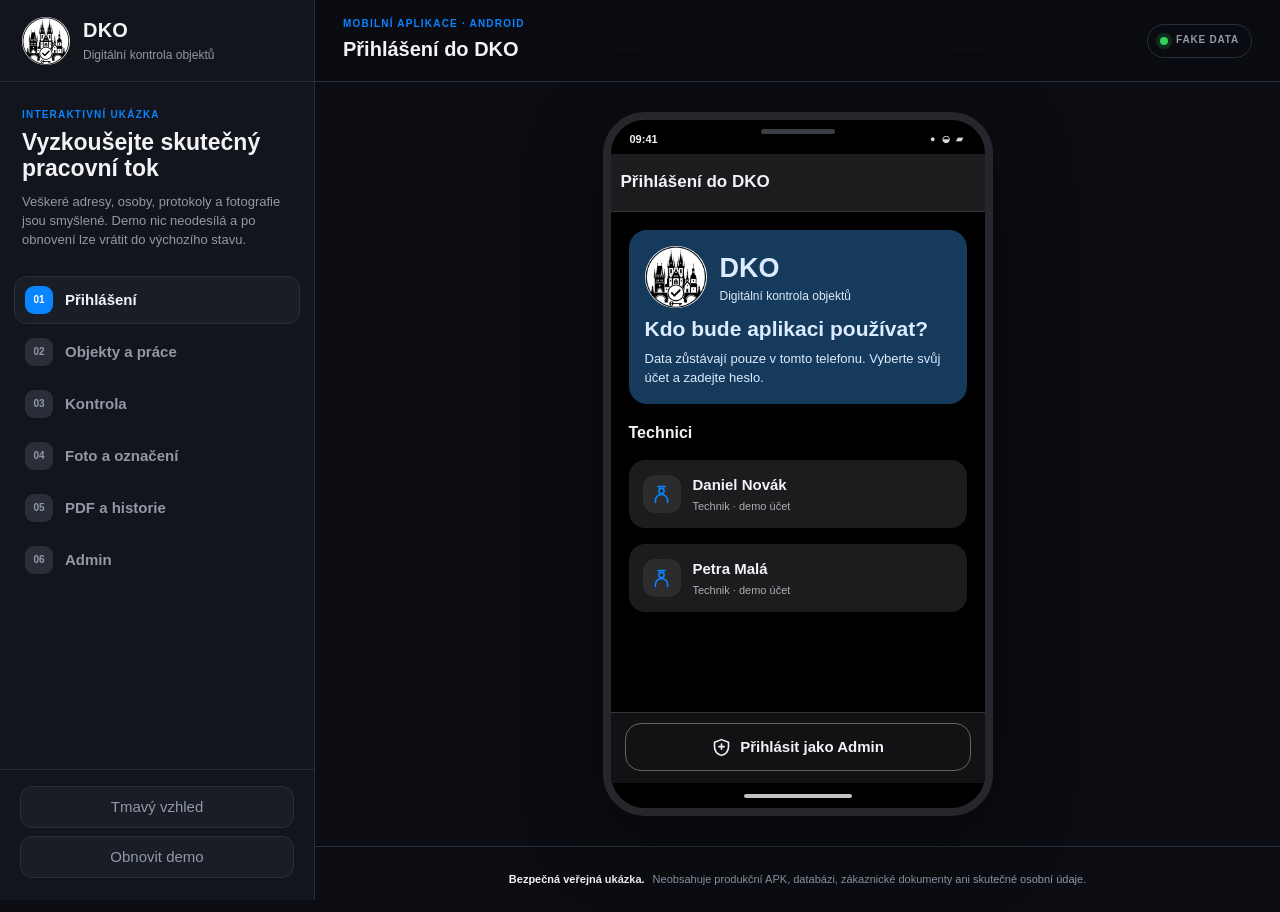
==== index.html @ 0badb0af "Add interactive DKO showcase" ====
<!doctype html>
<html lang="cs">
  <head>
    <meta charset="utf-8">
    <meta name="viewport" content="width=device-width, initial-scale=1">
    <meta name="description" content="Interaktivní ukázka DKO — offline Android aplikace pro digitální kontroly objektů.">
    <title>DKO — interaktivní demo</title>
    <link rel="icon" href="assets/app-icon.webp">
    <link rel="stylesheet" href="styles.css">
  </head>
  <body>
    <div class="demo-shell">
      <aside class="demo-sidebar">
        <a class="demo-brand" href="#" data-demo-action="reset">
          <img src="assets/app-icon.webp" alt="" class="demo-logo">
          <span><strong>DKO</strong><small>Digitální kontrola objektů</small></span>
        </a>

        <section class="demo-panel">
          <p class="demo-kicker">INTERAKTIVNÍ UKÁZKA</p>
          <h1>Vyzkoušejte skutečný pracovní tok</h1>
          <p>Veškeré adresy, osoby, protokoly a fotografie jsou smyšlené. Demo nic neodesílá a po obnovení lze vrátit do výchozího stavu.</p>
        </section>

        <nav class="demo-journey" aria-label="Rychlý průchod">
          <button data-jump="login"><span>01</span>Přihlášení</button>
          <button data-jump="work"><span>02</span>Objekty a práce</button>
          <button data-jump="inspection"><span>03</span>Kontrola</button>
          <button data-jump="photo"><span>04</span>Foto a označení</button>
          <button data-jump="history"><span>05</span>PDF a historie</button>
          <button data-jump="admin"><span>06</span>Admin</button>
        </nav>

        <div class="demo-controls">
          <button class="demo-control" data-demo-action="theme" aria-label="Přepnout světlý a tmavý vzhled">
            <span data-theme-label>Tmavý vzhled</span>
          </button>
          <button class="demo-control" data-demo-action="reset">Obnovit demo</button>
        </div>
      </aside>

      <main class="demo-stage">
        <header class="stage-header">
          <div>
            <p class="demo-kicker">MOBILNÍ APLIKACE · ANDROID</p>
            <h2 data-stage-title>Přihlášení do DKO</h2>
          </div>
          <div class="demo-badge"><span></span> FAKE DATA</div>
        </header>

        <section class="device-area">
          <div class="phone" aria-label="Interaktivní obrazovka DKO">
            <div class="phone-speaker"></div>
            <div class="android-status">
              <span data-clock>09:41</span>
              <span class="android-status-icons">● ◒ ▰</span>
            </div>
            <div id="app" class="app" aria-live="polite"></div>
            <div class="android-nav"><span></span></div>
          </div>
        </section>

        <footer class="stage-note">
          <strong>Bezpečná veřejná ukázka.</strong>
          <span>Neobsahuje produkční APK, databázi, zákaznické dokumenty ani skutečné osobní údaje.</span>
        </footer>
      </main>
    </div>
    <script src="app.js"></script>
  </body>
</html>
---- styles.css ----
:root {
  color-scheme: dark;
  --page-bg: #0b0d12;
  --page-surface: #12151c;
  --page-surface-2: #191d26;
  --page-line: #292e39;
  --page-text: #f2f2f7;
  --page-muted: #9298a7;
  --phone-bg: #000000;
  --surface: #1c1c1e;
  --surface-low: #121214;
  --surface-high: #2c2c2e;
  --surface-highest: #3a3a3c;
  --text: #f2f2f7;
  --muted: #aeaeb2;
  --outline: #636366;
  --outline-soft: #38383a;
  --primary: #0a84ff;
  --primary-container: #153a5b;
  --primary-container-text: #dcebff;
  --error: #ff453a;
  --error-container: #5c1d1a;
  --warning: #ff9f0a;
  --good: #30d158;
  --shadow: 0 22px 80px rgba(0, 0, 0, .44);
  font-family: Inter, ui-sans-serif, -apple-system, BlinkMacSystemFont, "Segoe UI", sans-serif;
}

:root[data-theme="light"] {
  color-scheme: light;
  --page-bg: #edf0f5;
  --page-surface: #ffffff;
  --page-surface-2: #f6f7fa;
  --page-line: #d9dee8;
  --page-text: #1c1c1e;
  --page-muted: #636a78;
  --phone-bg: #f2f2f7;
  --surface: #ffffff;
  --surface-low: #f7f7fa;
  --surface-high: #ededf2;
  --surface-highest: #e5e5ea;
  --text: #1c1c1e;
  --muted: #636366;
  --outline: #c7c7cc;
  --outline-soft: #e5e5ea;
  --primary: #007aff;
  --primary-container: #dcebff;
  --primary-container-text: #00366d;
  --error: #ff3b30;
  --error-container: #ffe5e2;
  --warning: #ff9500;
  --good: #248a3d;
  --shadow: 0 22px 70px rgba(30, 43, 66, .2);
}

* { box-sizing: border-box; }
html, body { min-height: 100%; }
body {
  margin: 0;
  background: var(--page-bg);
  color: var(--page-text);
  font-size: 15px;
  line-height: 1.45;
}
button, input, textarea { font: inherit; }
button { color: inherit; cursor: pointer; }

.demo-shell {
  display: grid;
  grid-template-columns: 315px minmax(0, 1fr);
  min-height: 100vh;
}

.demo-sidebar {
  position: sticky;
  top: 0;
  display: flex;
  flex-direction: column;
  height: 100vh;
  border-right: 1px solid var(--page-line);
  background: var(--page-surface);
}

.demo-brand {
  display: flex;
  align-items: center;
  gap: 13px;
  min-height: 82px;
  padding: 16px 22px;
  border-bottom: 1px solid var(--page-line);
  color: inherit;
  text-decoration: none;
}
.demo-logo { width: 48px; height: 48px; border-radius: 50%; object-fit: cover; background: #fff; }
.demo-brand strong, .demo-brand small { display: block; }
.demo-brand strong { font-size: 20px; letter-spacing: .01em; }
.demo-brand small { margin-top: 2px; color: var(--page-muted); font-size: 12px; }

.demo-panel { padding: 26px 22px 18px; }
.demo-panel h1 { margin: 6px 0 12px; font-size: 23px; line-height: 1.15; }
.demo-panel p:last-child { margin: 0; color: var(--page-muted); font-size: 13px; }
.demo-kicker { margin: 0; color: var(--primary); font-size: 10px; font-weight: 800; letter-spacing: .12em; }

.demo-journey { display: grid; gap: 4px; padding: 8px 14px; }
.demo-journey button, .demo-control {
  border: 1px solid transparent;
  border-radius: 12px;
  background: transparent;
  text-align: left;
}
.demo-journey button {
  display: flex;
  align-items: center;
  gap: 12px;
  min-height: 48px;
  padding: 7px 10px;
  color: var(--page-muted);
  font-weight: 650;
}
.demo-journey button:hover, .demo-journey button.is-active {
  border-color: var(--page-line);
  background: var(--page-surface-2);
  color: var(--page-text);
}
.demo-journey button span {
  display: grid;
  place-items: center;
  width: 28px;
  height: 28px;
  border-radius: 9px;
  background: var(--page-line);
  color: var(--page-muted);
  font-size: 10px;
}
.demo-journey button.is-active span { background: var(--primary); color: #fff; }
.demo-controls { display: grid; gap: 8px; margin-top: auto; padding: 16px 20px 22px; border-top: 1px solid var(--page-line); }
.demo-control { min-height: 42px; padding: 0 13px; border-color: var(--page-line); background: var(--page-surface-2); color: var(--page-muted); text-align: center; }
.demo-control:hover { color: var(--page-text); border-color: var(--primary); }

.demo-stage { min-width: 0; min-height: 100vh; }
.stage-header {
  display: flex;
  align-items: center;
  justify-content: space-between;
  gap: 18px;
  min-height: 82px;
  padding: 16px 28px;
  border-bottom: 1px solid var(--page-line);
  background: color-mix(in srgb, var(--page-bg) 92%, transparent);
  backdrop-filter: blur(18px);
}
.stage-header h2 { margin: 4px 0 0; font-size: 20px; }
.demo-badge { display: inline-flex; align-items: center; gap: 8px; min-height: 34px; padding: 0 12px; border: 1px solid var(--page-line); border-radius: 999px; color: var(--page-muted); font-size: 10px; font-weight: 800; letter-spacing: .08em; }
.demo-badge span { width: 8px; height: 8px; border-radius: 50%; background: var(--good); box-shadow: 0 0 0 4px color-mix(in srgb, var(--good) 16%, transparent); }
.device-area { display: grid; place-items: center; min-height: calc(100vh - 148px); padding: 30px; }

.phone {
  position: relative;
  width: min(390px, 100%);
  height: min(844px, calc(100vh - 196px));
  min-height: 620px;
  overflow: hidden;
  border: 8px solid #25272d;
  border-radius: 42px;
  background: var(--phone-bg);
  box-shadow: var(--shadow), 0 0 0 1px rgba(255,255,255,.11) inset;
}
.phone-speaker { position: absolute; top: 9px; left: 50%; z-index: 20; width: 74px; height: 5px; transform: translateX(-50%); border-radius: 999px; background: #3c3e45; }
.android-status { position: relative; z-index: 12; display: flex; align-items: center; justify-content: space-between; height: 34px; padding: 5px 19px 0; background: var(--phone-bg); color: var(--text); font-size: 11px; font-weight: 700; }
.android-status-icons { font-size: 9px; letter-spacing: 2px; opacity: .9; }
.android-nav { position: absolute; right: 0; bottom: 0; left: 0; z-index: 20; display: grid; place-items: center; height: 25px; background: var(--phone-bg); }
.android-nav span { width: 108px; height: 4px; border-radius: 99px; background: var(--text); opacity: .8; }

.app { position: absolute; inset: 34px 0 25px; overflow: hidden; background: var(--phone-bg); color: var(--text); }
.screen { display: flex; flex-direction: column; height: 100%; background: var(--phone-bg); animation: screen-in 160ms ease; }
@keyframes screen-in { from { opacity: .55; transform: translateY(3px); } to { opacity: 1; transform: none; } }
.app-topbar { display: flex; align-items: center; gap: 8px; min-height: 58px; padding: 8px 10px; background: var(--surface); border-bottom: 1px solid var(--outline-soft); }
.app-topbar-title { min-width: 0; flex: 1; }
.app-topbar-title strong, .app-topbar-title small { display: block; overflow: hidden; text-overflow: ellipsis; white-space: nowrap; }
.app-topbar-title strong { font-size: 17px; font-weight: 650; }
.app-topbar-title small { margin-top: 1px; color: var(--muted); font-size: 11px; }
.icon-button { display: grid; place-items: center; width: 40px; height: 40px; flex: 0 0 40px; padding: 0; border: 0; border-radius: 50%; background: transparent; color: var(--text); }
.icon-button:hover { background: var(--surface-high); }
.icon-button svg, .tile-icon svg, .list-icon svg, .button svg { width: 21px; height: 21px; fill: none; stroke: currentColor; stroke-width: 1.8; stroke-linecap: round; stroke-linejoin: round; }
.app-scroll { flex: 1; overflow-y: auto; overscroll-behavior: contain; scrollbar-width: thin; scrollbar-color: var(--outline) transparent; }
.content { display: grid; gap: 12px; padding: 14px; }
.content--roomy { gap: 16px; padding: 18px; }
.bottom-action { padding: 10px 14px 12px; border-top: 1px solid var(--outline-soft); background: var(--surface-low); box-shadow: 0 -5px 22px rgba(0,0,0,.18); }

.hero-card, .card, .outlined-card { border-radius: 18px; }
.hero-card { padding: 16px; background: var(--primary-container); color: var(--primary-container-text); }
.card { background: var(--surface); }
.outlined-card { border: 1px solid var(--outline); background: var(--surface-low); }
.card-pad { padding: 15px; }
.stack { display: grid; gap: 9px; }
.row { display: flex; align-items: center; gap: 10px; }
.row-between { display: flex; align-items: center; justify-content: space-between; gap: 10px; }
.muted { color: var(--muted); }
.primary-text { color: var(--primary); }
.error-text { color: var(--error); }
.small { font-size: 12px; }
.tiny { font-size: 10px; }
.title { margin: 0; font-size: 21px; font-weight: 750; line-height: 1.16; }
.section-title { margin: 1px 0 0; font-size: 16px; font-weight: 700; }
.eyebrow { margin: 0; color: var(--primary); font-size: 10px; font-weight: 800; letter-spacing: .06em; text-transform: uppercase; }
.body-copy { margin: 0; color: var(--muted); font-size: 13px; }
.divider { height: 1px; background: var(--outline-soft); }

.brand-row { display: flex; align-items: center; gap: 13px; }
.brand-row img { width: 62px; height: 62px; border-radius: 50%; object-fit: cover; background: #fff; }
.brand-row strong { display: block; font-size: 27px; }
.brand-row span { display: block; font-size: 12px; }
.account-card, .list-button { width: 100%; border: 0; text-align: left; color: inherit; }
.account-card { display: flex; align-items: center; gap: 12px; min-height: 68px; padding: 12px 14px; background: var(--surface); border-radius: 16px; }
.account-card:hover, .list-button:hover { background: var(--surface-high); }
.list-icon { display: grid; place-items: center; width: 38px; height: 38px; flex: 0 0 38px; border-radius: 12px; background: var(--surface-high); color: var(--primary); }
.account-card strong, .account-card small { display: block; }
.account-card small { margin-top: 3px; color: var(--muted); font-size: 11px; }

.button { display: inline-flex; align-items: center; justify-content: center; gap: 8px; min-height: 48px; padding: 0 16px; border: 0; border-radius: 16px; background: var(--primary); color: #fff; font-weight: 700; }
.button:hover { filter: brightness(1.08); }
.button:disabled { opacity: .4; cursor: default; }
.button--wide { width: 100%; }
.button--outline { border: 1px solid var(--outline); background: transparent; color: var(--text); }
.button--text { min-height: 38px; padding: 0 10px; background: transparent; color: var(--primary); }
.button--danger { background: var(--error); }
.button--good { background: var(--good); color: #06180a; }
.button--compact { min-height: 40px; padding: 0 12px; border-radius: 13px; font-size: 12px; }
.button-row { display: grid; grid-template-columns: 1fr 1fr; gap: 8px; }

.field { display: grid; gap: 5px; }
.field label { color: var(--muted); font-size: 11px; font-weight: 650; }
.input, .textarea { width: 100%; border: 1px solid var(--outline); border-radius: 13px; background: transparent; color: var(--text); outline: none; }
.input { min-height: 46px; padding: 0 12px; }
.textarea { min-height: 78px; padding: 11px 12px; resize: vertical; }
.input:focus, .textarea:focus { border-color: var(--primary); box-shadow: 0 0 0 3px color-mix(in srgb, var(--primary) 18%, transparent); }
.choice-row { display: flex; flex-wrap: wrap; gap: 8px; }
.choice { min-height: 42px; padding: 0 14px; border: 1px solid var(--outline); border-radius: 13px; background: transparent; color: var(--text); font-weight: 650; }
.choice.is-selected { border-color: var(--primary); background: var(--primary-container); color: var(--primary-container-text); }
.choice.is-good.is-selected { border-color: var(--good); background: color-mix(in srgb, var(--good) 22%, var(--surface)); color: var(--text); }
.choice.is-defect.is-selected { border-color: var(--error); background: color-mix(in srgb, var(--error) 20%, var(--surface)); color: var(--text); }

.menu-grid { display: grid; grid-template-columns: repeat(3, minmax(0, 1fr)); gap: 7px; }
.menu-tile { display: grid; align-content: center; justify-items: center; gap: 8px; min-height: 94px; padding: 9px 5px; border: 1px solid transparent; border-radius: 15px; background: var(--surface); color: var(--text); text-align: center; }
.menu-tile:hover { border-color: var(--outline); background: var(--surface-high); }
.tile-icon { display: grid; place-items: center; width: 36px; height: 36px; color: var(--primary); }
.menu-tile strong { font-size: 11px; line-height: 1.15; }
.menu-tile small { color: var(--muted); font-size: 9px; }
.progress { height: 5px; overflow: hidden; border-radius: 99px; background: var(--surface-highest); }
.progress span { display: block; height: 100%; border-radius: inherit; background: var(--primary); }

.drawer { position: absolute; inset: 0; z-index: 40; display: flex; }
.drawer-backdrop { position: absolute; inset: 0; border: 0; background: rgba(0,0,0,.56); }
.drawer-panel { position: relative; z-index: 1; display: flex; flex-direction: column; width: 86%; height: 100%; padding: 12px; background: var(--surface); box-shadow: 16px 0 45px rgba(0,0,0,.35); animation: drawer-in 180ms ease; }
@keyframes drawer-in { from { transform: translateX(-35px); opacity: .7; } to { transform: none; opacity: 1; } }
.drawer-head { display: flex; align-items: center; gap: 12px; padding: 10px 6px 16px; }
.drawer-head img { width: 52px; height: 52px; border-radius: 50%; background: #fff; }
.drawer-head strong, .drawer-head span, .drawer-head small { display: block; }
.drawer-head span { color: var(--primary); font-size: 11px; }
.drawer-head small { color: var(--muted); font-size: 10px; }

.building-card { display: grid; gap: 10px; padding: 15px; }
.building-card strong { font-size: 16px; }
.chip { display: inline-flex; align-items: center; min-height: 28px; width: max-content; padding: 0 10px; border: 1px solid var(--outline); border-radius: 999px; color: var(--muted); font-size: 11px; }
.chip--good { border-color: color-mix(in srgb, var(--good) 55%, var(--outline)); color: var(--good); }
.chip--warn { border-color: color-mix(in srgb, var(--warning) 55%, var(--outline)); color: var(--warning); }

.inspection-meta { padding: 12px 14px; background: var(--surface-low); border-bottom: 1px solid var(--outline-soft); }
.inspection-meta strong, .inspection-meta small { display: block; }
.inspection-meta strong { font-size: 14px; }
.inspection-meta small { margin-top: 3px; color: var(--muted); font-size: 10px; }
.item-card { display: grid; gap: 12px; padding: 15px; border: 1px solid var(--outline); border-radius: 18px; background: var(--surface-low); }
.item-card h3 { margin: 0; font-size: 16px; }
.photo-row { display: flex; gap: 8px; overflow-x: auto; padding-bottom: 2px; }
.photo-thumb { position: relative; width: 86px; height: 86px; flex: 0 0 86px; overflow: hidden; border: 1px solid var(--outline); border-radius: 13px; background: var(--surface-high); }
.photo-thumb img { width: 100%; height: 100%; object-fit: cover; }
.photo-thumb span { position: absolute; right: 4px; bottom: 4px; padding: 2px 5px; border-radius: 6px; background: rgba(0,0,0,.72); color: #fff; font-size: 9px; font-weight: 800; }

.photo-stage { position: relative; min-height: 330px; flex: 1; overflow: hidden; background: #000; touch-action: none; }
.photo-stage img { width: 100%; height: 100%; object-fit: contain; }
.photo-stage canvas { position: absolute; inset: 0; width: 100%; height: 100%; touch-action: none; }
.photo-toolbar { display: flex; align-items: center; justify-content: space-between; gap: 8px; padding: 9px 12px; border-top: 1px solid var(--outline-soft); border-bottom: 1px solid var(--outline-soft); background: var(--surface); }
.photo-toolbar strong { font-size: 12px; }
.photo-fields { display: grid; gap: 9px; padding: 12px; max-height: 215px; overflow-y: auto; }
.capture-hint { position: absolute; right: 13px; bottom: 13px; left: 13px; padding: 10px 12px; border-radius: 13px; background: rgba(0,0,0,.72); color: #fff; font-size: 11px; backdrop-filter: blur(8px); }

.signature-pad { position: relative; height: 265px; overflow: hidden; border: 1px solid #d1d1d6; border-radius: 17px; background: #fff; }
.signature-pad canvas { width: 100%; height: 100%; touch-action: none; }
.signature-pad span { position: absolute; right: 14px; bottom: 10px; color: #8e8e93; font-size: 10px; pointer-events: none; }

.history-card { display: grid; gap: 8px; padding: 15px; }
.document-row { display: flex; align-items: center; gap: 5px; min-height: 42px; border-top: 1px solid var(--outline-soft); }
.document-row button:first-child { flex: 1; justify-content: flex-start; }
.document-row .icon-button { width: 34px; height: 34px; flex-basis: 34px; color: var(--primary); }

.pdf-viewer { flex: 1; display: grid; place-items: center; overflow: auto; padding: 12px; background: #303030; }
.pdf-page { width: 100%; aspect-ratio: 1.414 / 1; padding: 12px; background: #fff; color: #111; box-shadow: 0 4px 18px rgba(0,0,0,.35); font-family: Arial, sans-serif; }
.pdf-header { display: flex; align-items: center; justify-content: space-between; gap: 8px; padding-bottom: 5px; border-bottom: 2px solid #111; font-size: 7px; }
.pdf-header strong { font-size: 9px; }
.pdf-logo { display: flex; align-items: center; gap: 5px; font-weight: 800; }
.pdf-logo span { display: block; width: 17px; height: 17px; background: linear-gradient(90deg,#e53935 0 48%,#fbc02d 48%); }
.pdf-table { width: 100%; margin-top: 6px; border-collapse: collapse; table-layout: fixed; font-size: 5.5px; }
.pdf-table th, .pdf-table td { padding: 2px 3px; border: 1px solid #444; text-align: left; }
.pdf-table th { background: #e5e5e5; font-size: 5.7px; }
.pdf-footer { display: flex; justify-content: space-between; margin-top: 5px; font-size: 5.4px; }
.photo-sheet { display: grid; grid-template-columns: 1fr 1fr; grid-template-rows: 1fr 1fr; gap: 8px; width: 71%; aspect-ratio: 1 / 1.414; padding: 9px; background: #fff; color: #111; box-shadow: 0 4px 18px rgba(0,0,0,.35); }
.photo-sheet figure { display: flex; flex-direction: column; min-height: 0; margin: 0; padding: 5px; border: 1px solid #777; }
.photo-sheet img { width: 100%; min-height: 0; flex: 1; object-fit: contain; background: #eee; }
.photo-sheet figcaption { margin-top: 3px; font-size: 6px; }
.pdf-controls { display: flex; align-items: center; justify-content: space-between; gap: 8px; min-height: 58px; padding: 8px 10px; background: var(--surface-low); }

.modal { position: absolute; inset: 0; z-index: 50; display: grid; place-items: center; padding: 18px; background: rgba(0,0,0,.6); }
.dialog { display: grid; gap: 12px; width: 100%; max-height: 88%; overflow-y: auto; padding: 18px; border-radius: 24px; background: var(--surface-high); box-shadow: 0 18px 45px rgba(0,0,0,.45); }
.dialog h2 { margin: 0; font-size: 20px; }
.dialog p { margin: 0; color: var(--muted); font-size: 13px; }
.gallery { display: grid; grid-template-columns: repeat(2, minmax(0, 1fr)); gap: 8px; }
.gallery button { position: relative; aspect-ratio: 1.15; overflow: hidden; padding: 0; border: 2px solid transparent; border-radius: 14px; background: var(--surface); }
.gallery button:hover, .gallery button.is-selected { border-color: var(--primary); }
.gallery img { width: 100%; height: 100%; object-fit: cover; }
.gallery span { position: absolute; right: 5px; bottom: 5px; left: 5px; padding: 3px 5px; border-radius: 7px; background: rgba(0,0,0,.7); color: #fff; font-size: 9px; }

.admin-list { display: grid; gap: 7px; }
.list-button { display: flex; align-items: center; gap: 11px; min-height: 62px; padding: 10px 12px; border-radius: 15px; background: var(--surface); }
.list-button strong, .list-button small { display: block; }
.list-button small { margin-top: 2px; color: var(--muted); font-size: 10px; }
.integrity-result { padding: 14px; border-radius: 16px; background: color-mix(in srgb, var(--good) 18%, var(--surface)); border: 1px solid color-mix(in srgb, var(--good) 40%, var(--outline)); }

.stage-note { display: flex; align-items: center; justify-content: center; gap: 8px; min-height: 66px; padding: 12px 24px; border-top: 1px solid var(--page-line); color: var(--page-muted); font-size: 11px; text-align: center; }
.stage-note strong { color: var(--page-text); }

@media (max-width: 980px) {
  .demo-shell { grid-template-columns: 1fr; }
  .demo-sidebar { position: static; height: auto; }
  .demo-panel { display: none; }
  .demo-brand { min-height: 68px; }
  .demo-journey { display: flex; overflow-x: auto; padding: 9px 12px; border-bottom: 1px solid var(--page-line); }
  .demo-journey button { min-width: max-content; min-height: 40px; }
  .demo-controls { display: none; }
  .stage-header { min-height: 66px; padding: 12px 18px; }
  .device-area { min-height: auto; padding: 22px 12px; }
  .phone { height: min(844px, calc(100vh - 160px)); }
}

@media (max-width: 520px) {
  .stage-header, .stage-note { display: none; }
  .demo-brand { display: none; }
  .demo-journey { position: sticky; top: 0; z-index: 80; background: var(--page-surface); }
  .demo-journey button { font-size: 0; gap: 0; padding: 4px; }
  .demo-journey button span { font-size: 10px; }
  .device-area { padding: 0; background: var(--phone-bg); }
  .phone { width: 100%; height: calc(100vh - 58px); min-height: 560px; border: 0; border-radius: 0; box-shadow: none; }
  .phone-speaker { display: none; }
}
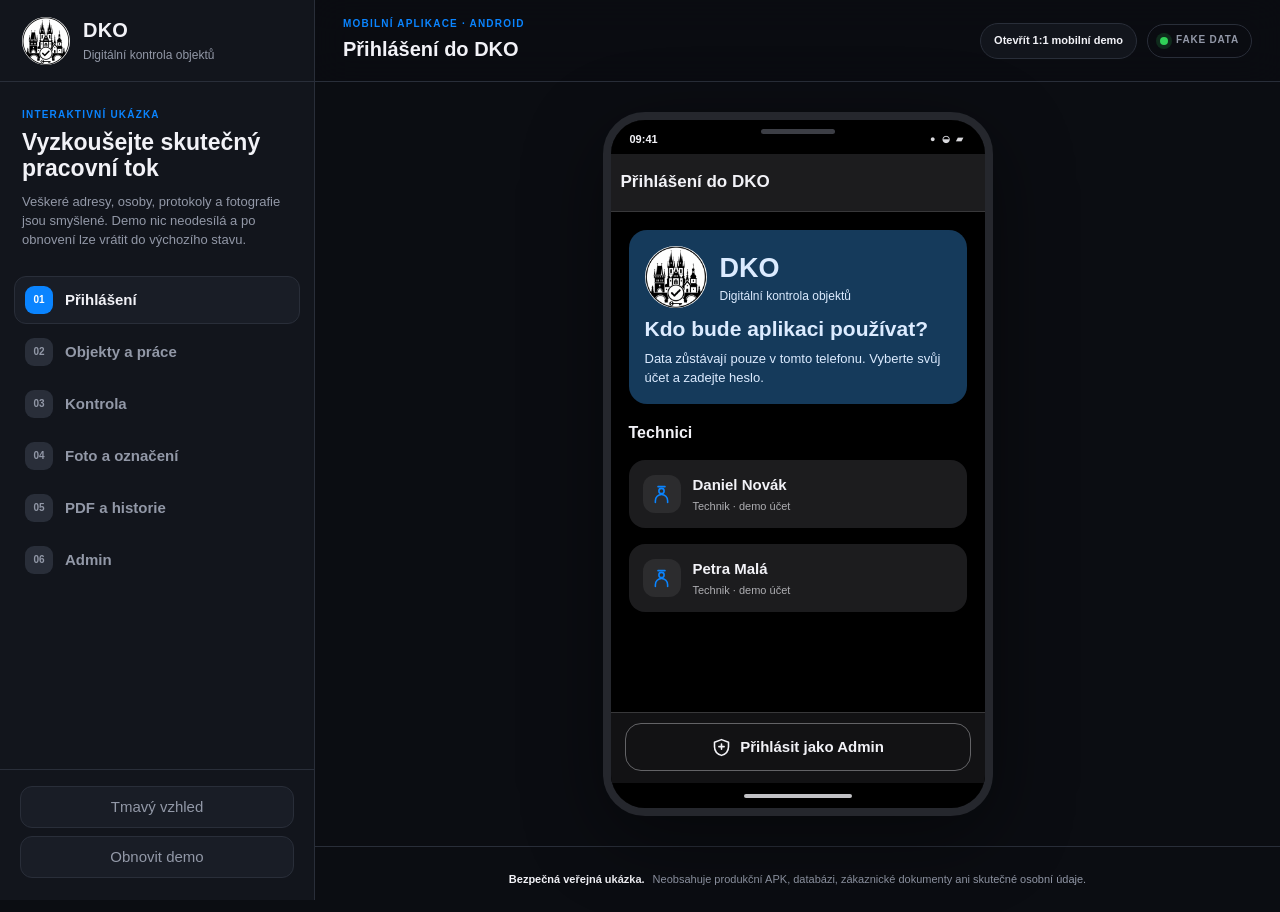
==== commit f5235dba: "Add true mobile preview" ====
--- a/index.html
+++ b/index.html
@@ -2,10 +2,16 @@
 <html lang="cs">
   <head>
     <meta charset="utf-8">
-    <meta name="viewport" content="width=device-width, initial-scale=1">
+    <meta name="viewport" content="width=device-width, initial-scale=1, viewport-fit=cover">
     <meta name="description" content="Interaktivní ukázka DKO — offline Android aplikace pro digitální kontroly objektů.">
+    <meta name="theme-color" content="#000000">
+    <meta name="mobile-web-app-capable" content="yes">
+    <meta name="apple-mobile-web-app-capable" content="yes">
+    <meta name="apple-mobile-web-app-status-bar-style" content="black">
+    <meta name="apple-mobile-web-app-title" content="DKO Demo">
     <title>DKO — interaktivní demo</title>
     <link rel="icon" href="assets/app-icon.webp">
+    <link rel="manifest" href="manifest.webmanifest">
     <link rel="stylesheet" href="styles.css">
   </head>
   <body>
@@ -45,7 +51,10 @@
             <p class="demo-kicker">MOBILNÍ APLIKACE · ANDROID</p>
             <h2 data-stage-title>Přihlášení do DKO</h2>
           </div>
-          <div class="demo-badge"><span></span> FAKE DATA</div>
+          <div class="stage-actions">
+            <a class="mobile-preview-link" href="?mobile=1">Otevřít 1:1 mobilní demo</a>
+            <div class="demo-badge"><span></span> FAKE DATA</div>
+          </div>
         </header>
 
         <section class="device-area">
--- a/styles.css
+++ b/styles.css
@@ -150,12 +150,17 @@
   backdrop-filter: blur(18px);
 }
 .stage-header h2 { margin: 4px 0 0; font-size: 20px; }
+.stage-actions { display: flex; align-items: center; justify-content: flex-end; gap: 10px; }
+.mobile-preview-link { display: inline-flex; align-items: center; min-height: 36px; padding: 0 13px; border: 1px solid var(--page-line); border-radius: 999px; background: var(--page-surface); color: var(--page-text); font-size: 11px; font-weight: 750; text-decoration: none; }
+.mobile-preview-link:hover { border-color: var(--primary); color: var(--primary); }
 .demo-badge { display: inline-flex; align-items: center; gap: 8px; min-height: 34px; padding: 0 12px; border: 1px solid var(--page-line); border-radius: 999px; color: var(--page-muted); font-size: 10px; font-weight: 800; letter-spacing: .08em; }
 .demo-badge span { width: 8px; height: 8px; border-radius: 50%; background: var(--good); box-shadow: 0 0 0 4px color-mix(in srgb, var(--good) 16%, transparent); }
 .device-area { display: grid; place-items: center; min-height: calc(100vh - 148px); padding: 30px; }
 
 .phone {
   position: relative;
+  --status-height: 34px;
+  --nav-height: 25px;
   width: min(390px, 100%);
   height: min(844px, calc(100vh - 196px));
   min-height: 620px;
@@ -166,12 +171,12 @@
   box-shadow: var(--shadow), 0 0 0 1px rgba(255,255,255,.11) inset;
 }
 .phone-speaker { position: absolute; top: 9px; left: 50%; z-index: 20; width: 74px; height: 5px; transform: translateX(-50%); border-radius: 999px; background: #3c3e45; }
-.android-status { position: relative; z-index: 12; display: flex; align-items: center; justify-content: space-between; height: 34px; padding: 5px 19px 0; background: var(--phone-bg); color: var(--text); font-size: 11px; font-weight: 700; }
+.android-status { position: relative; z-index: 12; display: flex; align-items: center; justify-content: space-between; height: var(--status-height); padding: 5px 19px 0; background: var(--phone-bg); color: var(--text); font-size: 11px; font-weight: 700; }
 .android-status-icons { font-size: 9px; letter-spacing: 2px; opacity: .9; }
-.android-nav { position: absolute; right: 0; bottom: 0; left: 0; z-index: 20; display: grid; place-items: center; height: 25px; background: var(--phone-bg); }
+.android-nav { position: absolute; right: 0; bottom: 0; left: 0; z-index: 20; display: grid; place-items: center; height: var(--nav-height); background: var(--phone-bg); }
 .android-nav span { width: 108px; height: 4px; border-radius: 99px; background: var(--text); opacity: .8; }
 
-.app { position: absolute; inset: 34px 0 25px; overflow: hidden; background: var(--phone-bg); color: var(--text); }
+.app { position: absolute; inset: var(--status-height) 0 var(--nav-height); overflow: hidden; background: var(--phone-bg); color: var(--text); }
 .screen { display: flex; flex-direction: column; height: 100%; background: var(--phone-bg); animation: screen-in 160ms ease; }
 @keyframes screen-in { from { opacity: .55; transform: translateY(3px); } to { opacity: 1; transform: none; } }
 .app-topbar { display: flex; align-items: center; gap: 8px; min-height: 58px; padding: 8px 10px; background: var(--surface); border-bottom: 1px solid var(--outline-soft); }
@@ -328,6 +333,20 @@
 .stage-note { display: flex; align-items: center; justify-content: center; gap: 8px; min-height: 66px; padding: 12px 24px; border-top: 1px solid var(--page-line); color: var(--page-muted); font-size: 11px; text-align: center; }
 .stage-note strong { color: var(--page-text); }
 
+html.mobile-mode,
+html.mobile-mode body { width: 100%; min-height: 100%; overflow: hidden; background: var(--phone-bg); }
+html.mobile-mode .demo-shell { display: block; min-height: 100dvh; }
+html.mobile-mode .demo-sidebar,
+html.mobile-mode .stage-header,
+html.mobile-mode .stage-note { display: none; }
+html.mobile-mode .demo-stage,
+html.mobile-mode .device-area { width: 100%; min-height: 100dvh; padding: 0; background: var(--phone-bg); }
+html.mobile-mode .phone { width: 100%; max-width: none; height: 100dvh; min-height: 0; border: 0; border-radius: 0; box-shadow: none; }
+html.mobile-mode .phone-speaker { display: none; }
+html.mobile-mode .android-status { padding-top: max(5px, env(safe-area-inset-top)); }
+html.mobile-mode .phone { --status-height: calc(34px + env(safe-area-inset-top)); --nav-height: calc(25px + env(safe-area-inset-bottom)); }
+html.mobile-mode .android-nav { padding-bottom: env(safe-area-inset-bottom); }
+
 @media (max-width: 980px) {
   .demo-shell { grid-template-columns: 1fr; }
   .demo-sidebar { position: static; height: auto; }
@@ -342,12 +361,11 @@
 }
 
 @media (max-width: 520px) {
-  .stage-header, .stage-note { display: none; }
-  .demo-brand { display: none; }
-  .demo-journey { position: sticky; top: 0; z-index: 80; background: var(--page-surface); }
-  .demo-journey button { font-size: 0; gap: 0; padding: 4px; }
-  .demo-journey button span { font-size: 10px; }
-  .device-area { padding: 0; background: var(--phone-bg); }
-  .phone { width: 100%; height: calc(100vh - 58px); min-height: 560px; border: 0; border-radius: 0; box-shadow: none; }
+  .demo-sidebar, .stage-header, .stage-note { display: none; }
+  .demo-shell { display: block; min-height: 100dvh; }
+  .demo-stage, .device-area { width: 100%; min-height: 100dvh; padding: 0; background: var(--phone-bg); }
+  .phone { --status-height: calc(34px + env(safe-area-inset-top)); --nav-height: calc(25px + env(safe-area-inset-bottom)); width: 100%; max-width: none; height: 100dvh; min-height: 0; border: 0; border-radius: 0; box-shadow: none; }
   .phone-speaker { display: none; }
-}
+  .android-status { padding-top: max(5px, env(safe-area-inset-top)); }
+  .android-nav { padding-bottom: env(safe-area-inset-bottom); }
+}
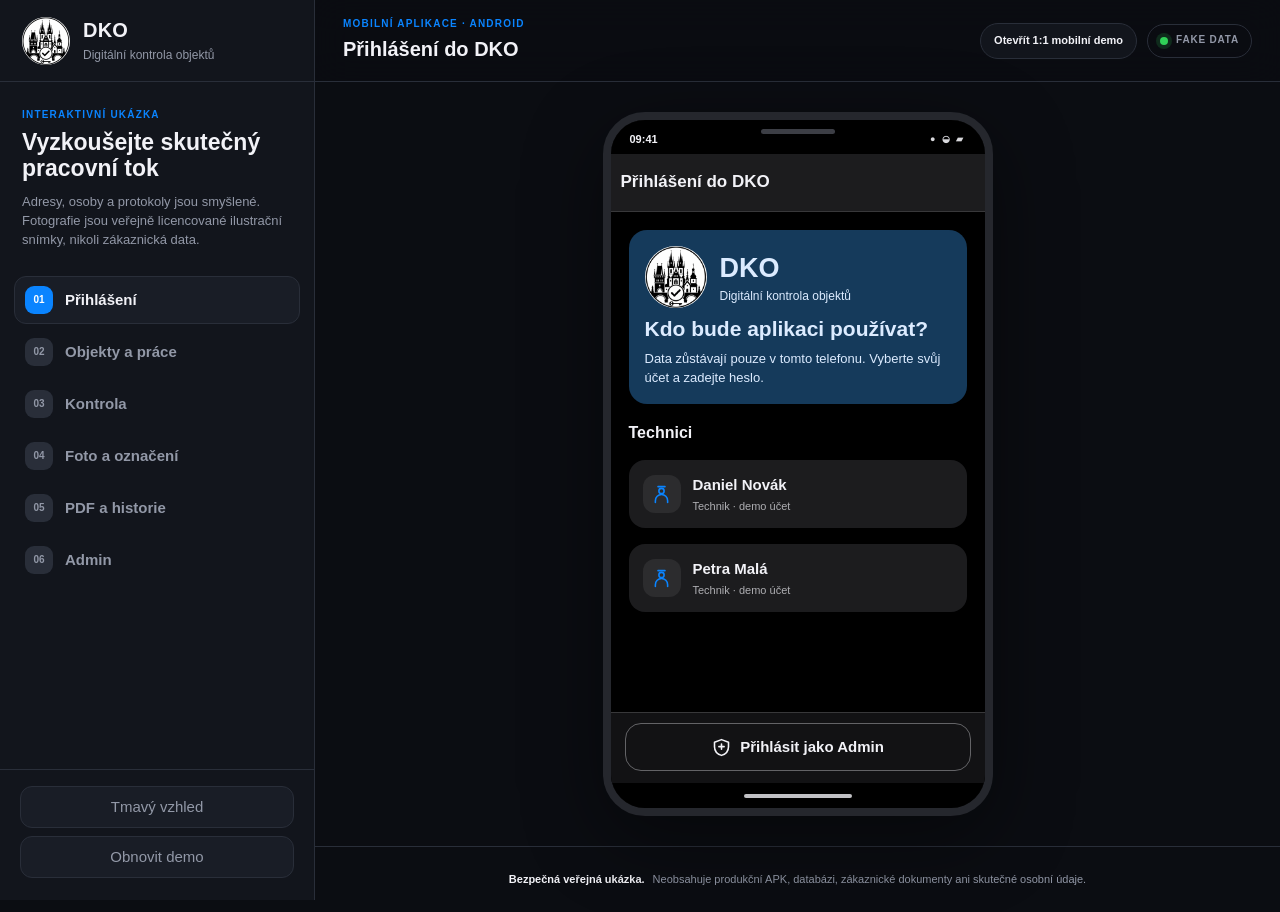
==== commit 703b81cc: "Replace generated photos with real CC0 set" ====
--- a/index.html
+++ b/index.html
@@ -25,7 +25,7 @@
         <section class="demo-panel">
           <p class="demo-kicker">INTERAKTIVNÍ UKÁZKA</p>
           <h1>Vyzkoušejte skutečný pracovní tok</h1>
-          <p>Veškeré adresy, osoby, protokoly a fotografie jsou smyšlené. Demo nic neodesílá a po obnovení lze vrátit do výchozího stavu.</p>
+          <p>Adresy, osoby a protokoly jsou smyšlené. Fotografie jsou veřejně licencované ilustrační snímky, nikoli zákaznická data.</p>
         </section>
 
         <nav class="demo-journey" aria-label="Rychlý průchod">
--- a/styles.css
+++ b/styles.css
@@ -318,11 +318,11 @@
 .dialog { display: grid; gap: 12px; width: 100%; max-height: 88%; overflow-y: auto; padding: 18px; border-radius: 24px; background: var(--surface-high); box-shadow: 0 18px 45px rgba(0,0,0,.45); }
 .dialog h2 { margin: 0; font-size: 20px; }
 .dialog p { margin: 0; color: var(--muted); font-size: 13px; }
-.gallery { display: grid; grid-template-columns: repeat(2, minmax(0, 1fr)); gap: 8px; }
+.gallery { display: grid; grid-template-columns: repeat(3, minmax(0, 1fr)); gap: 7px; }
 .gallery button { position: relative; aspect-ratio: 1.15; overflow: hidden; padding: 0; border: 2px solid transparent; border-radius: 14px; background: var(--surface); }
 .gallery button:hover, .gallery button.is-selected { border-color: var(--primary); }
 .gallery img { width: 100%; height: 100%; object-fit: cover; }
-.gallery span { position: absolute; right: 5px; bottom: 5px; left: 5px; padding: 3px 5px; border-radius: 7px; background: rgba(0,0,0,.7); color: #fff; font-size: 9px; }
+.gallery span { position: absolute; right: 4px; bottom: 4px; left: 4px; overflow: hidden; padding: 3px 4px; border-radius: 7px; background: rgba(0,0,0,.72); color: #fff; font-size: 8px; line-height: 1.15; text-overflow: ellipsis; white-space: nowrap; }
 
 .admin-list { display: grid; gap: 7px; }
 .list-button { display: flex; align-items: center; gap: 11px; min-height: 62px; padding: 10px 12px; border-radius: 15px; background: var(--surface); }
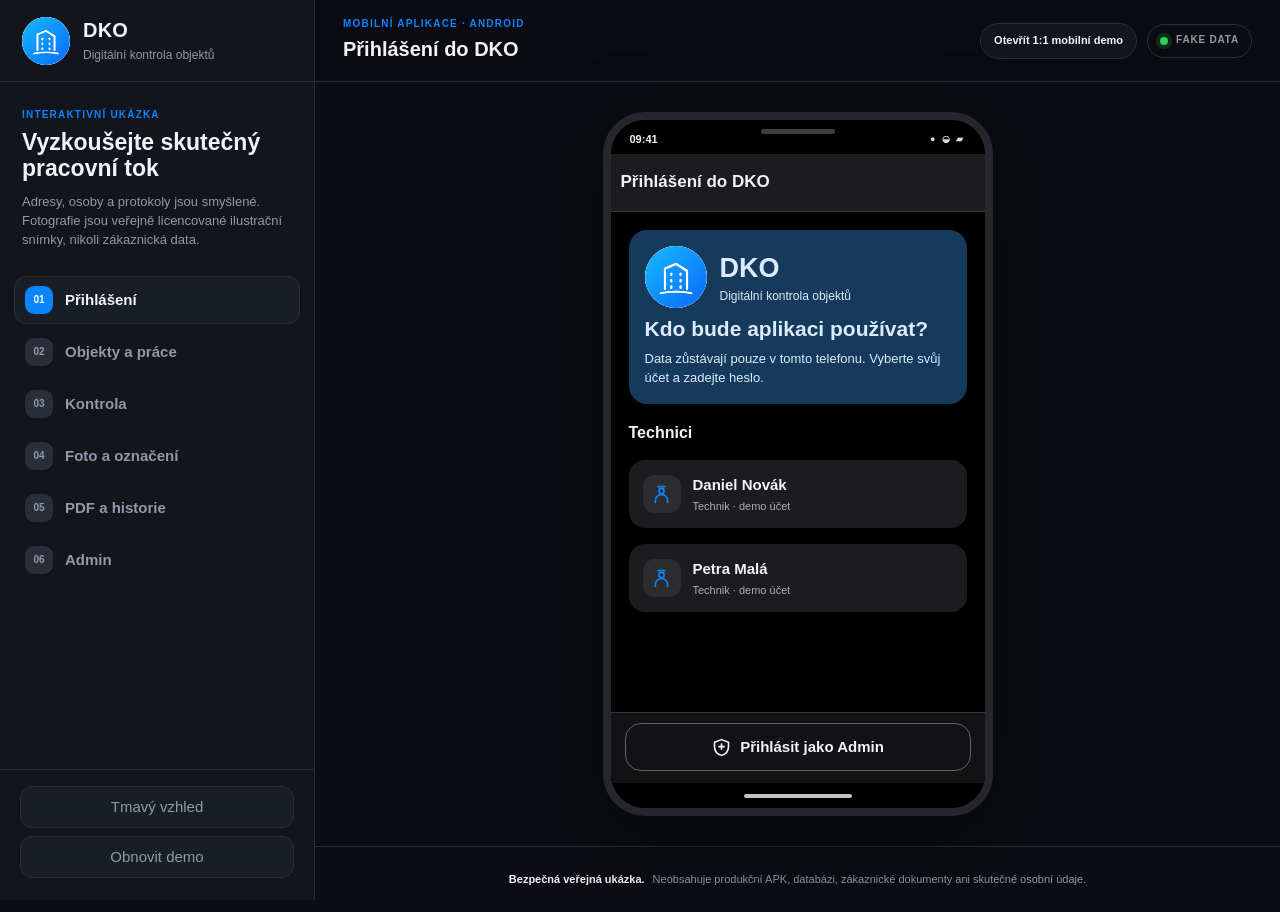
==== commit 160b1b61: "DKO" ====
--- a/index.html
+++ b/index.html
@@ -10,7 +10,7 @@
     <meta name="apple-mobile-web-app-status-bar-style" content="black">
     <meta name="apple-mobile-web-app-title" content="DKO Demo">
     <title>DKO — interaktivní demo</title>
-    <link rel="icon" href="assets/app-icon.webp">
+    <link rel="icon" href="assets/app-icon.svg" type="image/svg+xml">
     <link rel="manifest" href="manifest.webmanifest">
     <link rel="stylesheet" href="styles.css">
   </head>
@@ -18,7 +18,7 @@
     <div class="demo-shell">
       <aside class="demo-sidebar">
         <a class="demo-brand" href="#" data-demo-action="reset">
-          <img src="assets/app-icon.webp" alt="" class="demo-logo">
+          <img src="assets/app-icon.svg" alt="" class="demo-logo">
           <span><strong>DKO</strong><small>Digitální kontrola objektů</small></span>
         </a>
 
--- a/styles.css
+++ b/styles.css
@@ -231,6 +231,7 @@
 .button--danger { background: var(--error); }
 .button--good { background: var(--good); color: #06180a; }
 .button--compact { min-height: 40px; padding: 0 12px; border-radius: 13px; font-size: 12px; }
+.button--danger { background: var(--error); color: #fff; }
 .button-row { display: grid; grid-template-columns: 1fr 1fr; gap: 8px; }
 
 .field { display: grid; gap: 5px; }
@@ -299,19 +300,39 @@
 .document-row .icon-button { width: 34px; height: 34px; flex-basis: 34px; color: var(--primary); }
 
 .pdf-viewer { flex: 1; display: grid; place-items: center; overflow: auto; padding: 12px; background: #303030; }
-.pdf-page { width: 100%; aspect-ratio: 1.414 / 1; padding: 12px; background: #fff; color: #111; box-shadow: 0 4px 18px rgba(0,0,0,.35); font-family: Arial, sans-serif; }
-.pdf-header { display: flex; align-items: center; justify-content: space-between; gap: 8px; padding-bottom: 5px; border-bottom: 2px solid #111; font-size: 7px; }
-.pdf-header strong { font-size: 9px; }
-.pdf-logo { display: flex; align-items: center; gap: 5px; font-weight: 800; }
-.pdf-logo span { display: block; width: 17px; height: 17px; background: linear-gradient(90deg,#e53935 0 48%,#fbc02d 48%); }
-.pdf-table { width: 100%; margin-top: 6px; border-collapse: collapse; table-layout: fixed; font-size: 5.5px; }
-.pdf-table th, .pdf-table td { padding: 2px 3px; border: 1px solid #444; text-align: left; }
-.pdf-table th { background: #e5e5e5; font-size: 5.7px; }
-.pdf-footer { display: flex; justify-content: space-between; margin-top: 5px; font-size: 5.4px; }
-.photo-sheet { display: grid; grid-template-columns: 1fr 1fr; grid-template-rows: 1fr 1fr; gap: 8px; width: 71%; aspect-ratio: 1 / 1.414; padding: 9px; background: #fff; color: #111; box-shadow: 0 4px 18px rgba(0,0,0,.35); }
-.photo-sheet figure { display: flex; flex-direction: column; min-height: 0; margin: 0; padding: 5px; border: 1px solid #777; }
+.pdf-page { display: flex; flex-direction: column; width: 100%; max-width: 760px; aspect-ratio: 842 / 595; flex: 0 0 auto; padding: 7px; background: #fff; color: #111; box-shadow: 0 4px 18px rgba(0,0,0,.35); font-family: Arial, sans-serif; }
+.pdf-header { display: grid; grid-template-columns: 1.15fr 1.6fr 1.25fr; align-items: center; gap: 5px; min-height: 31px; padding-bottom: 4px; border-bottom: 1px solid #111; font-size: 4.3px; line-height: 1.25; }
+.pdf-logo { display: flex; align-items: center; gap: 4px; min-width: 0; font-weight: 800; }
+.pdf-logo > strong { font-size: 5px; line-height: 1.05; }
+.pdf-logo-mark { position: relative; display: block; width: 19px; height: 18px; flex: 0 0 19px; }
+.pdf-logo-mark i, .pdf-logo-mark b { position: absolute; display: block; }
+.pdf-logo-mark i { bottom: 0; left: 0; width: 12px; height: 10px; background: #e13d37; }
+.pdf-logo-mark b { top: 1px; right: 0; width: 10px; height: 12px; background: #f8bc2a; }
+.pdf-logo-mark b::before { position: absolute; right: 0; bottom: 100%; border-right: 5px solid transparent; border-bottom: 4px solid #f8bc2a; border-left: 5px solid transparent; content: ''; }
+.pdf-heading, .pdf-document-meta { display: grid; gap: 2px; }
+.pdf-heading > strong { font-size: 5.8px; }
+.pdf-document-meta { justify-items: end; text-align: right; }
+.pdf-table { width: 100%; height: 100%; margin-top: 4px; border-collapse: collapse; table-layout: fixed; font-size: 3.9px; line-height: 1.05; }
+.pdf-table th, .pdf-table td { overflow: hidden; padding: 1px 2px; border: .6px solid #444; text-align: left; vertical-align: middle; }
+.pdf-table td { max-height: 8px; }
+.pdf-table th { background: #e1e4e2; font-size: 4px; letter-spacing: .03em; }
+.pdf-table .pdf-section-row { height: 7px; }
+.pdf-table .pdf-section-row th { padding: 1px 3px; }
+.pdf-footer { display: grid; grid-template-columns: 1fr 1.25fr 1fr; align-items: end; gap: 5px; min-height: 17px; padding-top: 4px; border-top: .7px solid #111; font-size: 4px; }
+.pdf-footer > :last-child { text-align: right; }
+.pdf-signature { text-align: center; }
+.pdf-signature i { display: inline-block; min-width: 55px; margin-left: 3px; border-bottom: .7px solid #111; font-family: cursive; font-size: 6px; }
+.photo-sheet { position: relative; display: grid; grid-template-columns: 1fr 1fr; grid-template-rows: 1fr 1fr; gap: 0; width: 71%; max-width: 520px; aspect-ratio: 595 / 842; flex: 0 0 auto; padding: 0; background: #fff; color: #111; box-shadow: 0 4px 18px rgba(0,0,0,.35); font-family: Arial, sans-serif; }
+.photo-sheet::before, .photo-sheet::after { position: absolute; z-index: 2; pointer-events: none; content: ''; }
+.photo-sheet::before { top: 0; bottom: 0; left: 50%; border-left: 1px dashed #888; }
+.photo-sheet::after { top: 50%; right: 0; left: 0; border-top: 1px dashed #888; }
+.photo-sheet figure { min-width: 0; min-height: 0; margin: 0; padding: 6px; }
+.photo-sheet-card { display: flex; height: 100%; min-height: 0; flex-direction: column; padding: 4px; border: 1px solid #777; }
 .photo-sheet img { width: 100%; min-height: 0; flex: 1; object-fit: contain; background: #eee; }
-.photo-sheet figcaption { margin-top: 3px; font-size: 6px; }
+.photo-sheet figcaption { display: grid; gap: 1px; margin-top: 3px; font-size: 4.3px; line-height: 1.15; }
+.photo-sheet figcaption > span { overflow: hidden; text-overflow: ellipsis; white-space: nowrap; }
+.photo-sheet-title { display: flex; justify-content: space-between; gap: 3px; font-size: 4.8px; }
+.photo-sheet-footer { position: absolute; right: 5px; bottom: 1px; font-size: 3.6px; }
 .pdf-controls { display: flex; align-items: center; justify-content: space-between; gap: 8px; min-height: 58px; padding: 8px 10px; background: var(--surface-low); }
 
 .modal { position: absolute; inset: 0; z-index: 50; display: grid; place-items: center; padding: 18px; background: rgba(0,0,0,.6); }
@@ -323,11 +344,36 @@
 .gallery button:hover, .gallery button.is-selected { border-color: var(--primary); }
 .gallery img { width: 100%; height: 100%; object-fit: cover; }
 .gallery span { position: absolute; right: 4px; bottom: 4px; left: 4px; overflow: hidden; padding: 3px 4px; border-radius: 7px; background: rgba(0,0,0,.72); color: #fff; font-size: 8px; line-height: 1.15; text-overflow: ellipsis; white-space: nowrap; }
+.item-evidence { display: grid; grid-template-columns: 112px minmax(0, 1fr); width: 100%; overflow: hidden; padding: 0; border: 1px solid var(--outline); border-radius: 14px; background: var(--surface); color: var(--text); text-align: left; }
+.item-evidence img { width: 112px; height: 84px; object-fit: cover; background: #111; }
+.item-evidence > span { display: flex; flex-direction: column; justify-content: center; gap: 4px; min-width: 0; padding: 10px 12px; }
+.item-evidence strong { color: var(--primary); font-size: 14px; }
+.item-evidence small { color: var(--muted); font-size: 11px; line-height: 1.3; }
+.item-evidence--missing { display: block; padding: 12px; border-color: var(--error); color: var(--error); }
 
 .admin-list { display: grid; gap: 7px; }
 .list-button { display: flex; align-items: center; gap: 11px; min-height: 62px; padding: 10px 12px; border-radius: 15px; background: var(--surface); }
 .list-button strong, .list-button small { display: block; }
 .list-button small { margin-top: 2px; color: var(--muted); font-size: 10px; }
+.managed-form { display: grid; gap: 13px; }
+.managed-form-section { overflow: hidden; border: 1px solid var(--outline); border-radius: 17px; background: var(--surface-low); }
+.managed-form-section > header { display: flex; align-items: center; gap: 10px; padding: 12px; background: var(--surface); }
+.managed-form-section > header strong, .managed-form-section > header small { display: block; }
+.managed-form-section > header small { margin-top: 2px; color: var(--muted); font-size: 10px; }
+.managed-form-items { display: grid; }
+.managed-form-item { display: grid; grid-template-columns: minmax(0, 1fr) auto; gap: 8px; align-items: center; min-height: 74px; padding: 9px 8px 9px 12px; border-top: 1px solid var(--outline); }
+.managed-form-item.is-disabled { background: color-mix(in srgb, var(--surface-high) 65%, transparent); }
+.managed-form-item.is-disabled .managed-form-copy { opacity: .58; }
+.managed-form-copy { min-width: 0; }
+.managed-form-copy strong, .managed-form-copy small { display: block; }
+.managed-form-copy strong { font-size: 12px; line-height: 1.3; }
+.managed-form-copy small { margin-top: 4px; color: var(--muted); font-size: 9px; line-height: 1.25; }
+.managed-form-actions { display: grid; grid-template-columns: repeat(2, 34px); gap: 2px; }
+.managed-form-actions .icon-button { width: 34px; height: 32px; min-height: 32px; flex-basis: 34px; border-radius: 10px; color: var(--primary); font-size: 17px; font-weight: 800; }
+.managed-form-actions .icon-button svg { width: 18px; height: 18px; }
+.managed-form-actions .icon-button--danger { color: var(--error); }
+.managed-form-actions .icon-button--restore { color: var(--good); }
+.managed-form-actions .icon-button:disabled { cursor: default; opacity: .25; }
 .integrity-result { padding: 14px; border-radius: 16px; background: color-mix(in srgb, var(--good) 18%, var(--surface)); border: 1px solid color-mix(in srgb, var(--good) 40%, var(--outline)); }
 
 .stage-note { display: flex; align-items: center; justify-content: center; gap: 8px; min-height: 66px; padding: 12px 24px; border-top: 1px solid var(--page-line); color: var(--page-muted); font-size: 11px; text-align: center; }
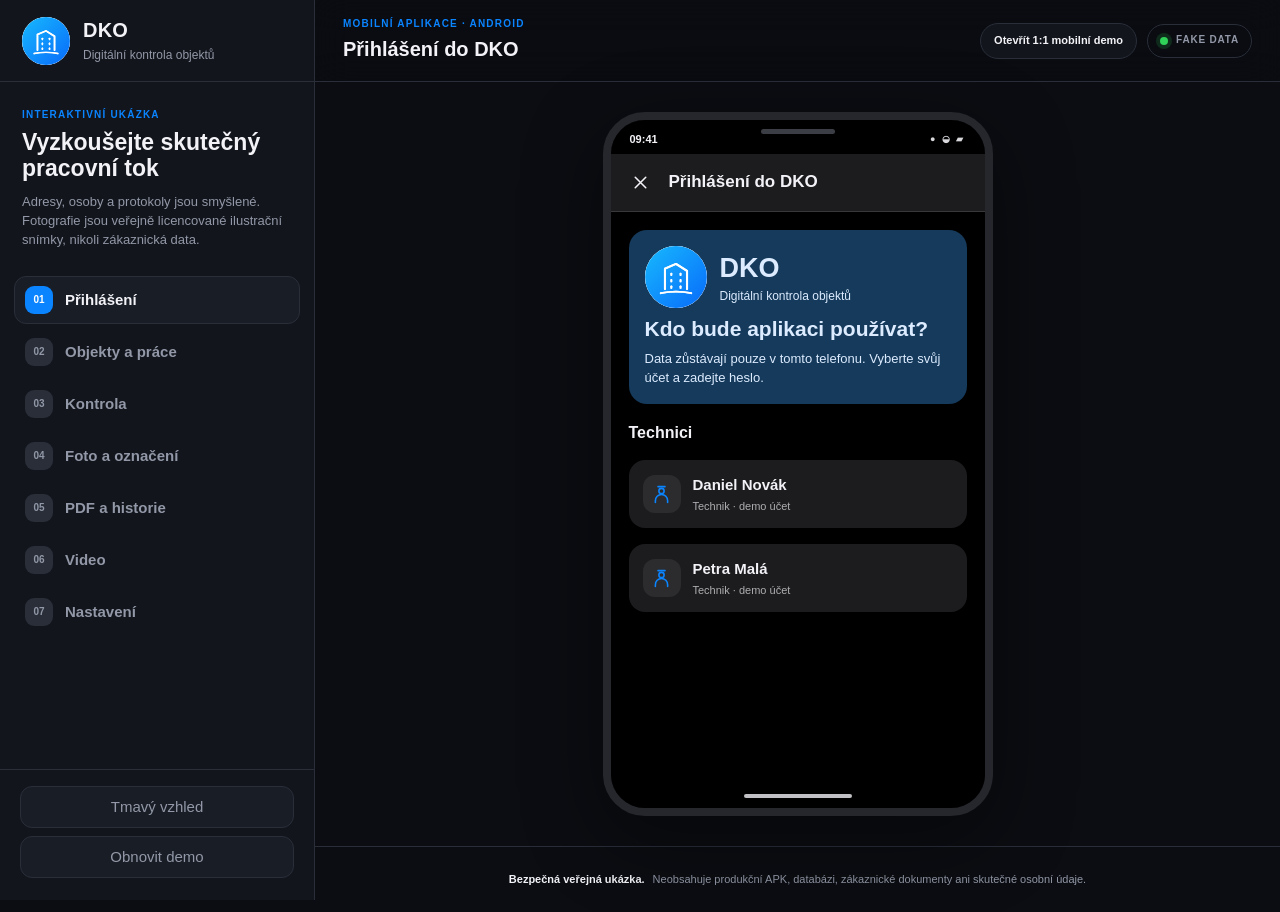
==== commit f3eb617e: "DKO" ====
--- a/index.html
+++ b/index.html
@@ -34,7 +34,8 @@
           <button data-jump="inspection"><span>03</span>Kontrola</button>
           <button data-jump="photo"><span>04</span>Foto a označení</button>
           <button data-jump="history"><span>05</span>PDF a historie</button>
-          <button data-jump="admin"><span>06</span>Admin</button>
+          <button data-jump="video"><span>06</span>Video</button>
+          <button data-jump="settings"><span>07</span>Nastavení</button>
         </nav>
 
         <div class="demo-controls">
--- a/styles.css
+++ b/styles.css
@@ -295,6 +295,8 @@
 .signature-pad span { position: absolute; right: 14px; bottom: 10px; color: #8e8e93; font-size: 10px; pointer-events: none; }
 
 .history-card { display: grid; gap: 8px; padding: 15px; }
+.video-card { display: grid; gap: 7px; padding: 15px; }
+.video-card .icon-button { color: var(--primary); }
 .document-row { display: flex; align-items: center; gap: 5px; min-height: 42px; border-top: 1px solid var(--outline-soft); }
 .document-row button:first-child { flex: 1; justify-content: flex-start; }
 .document-row .icon-button { width: 34px; height: 34px; flex-basis: 34px; color: var(--primary); }
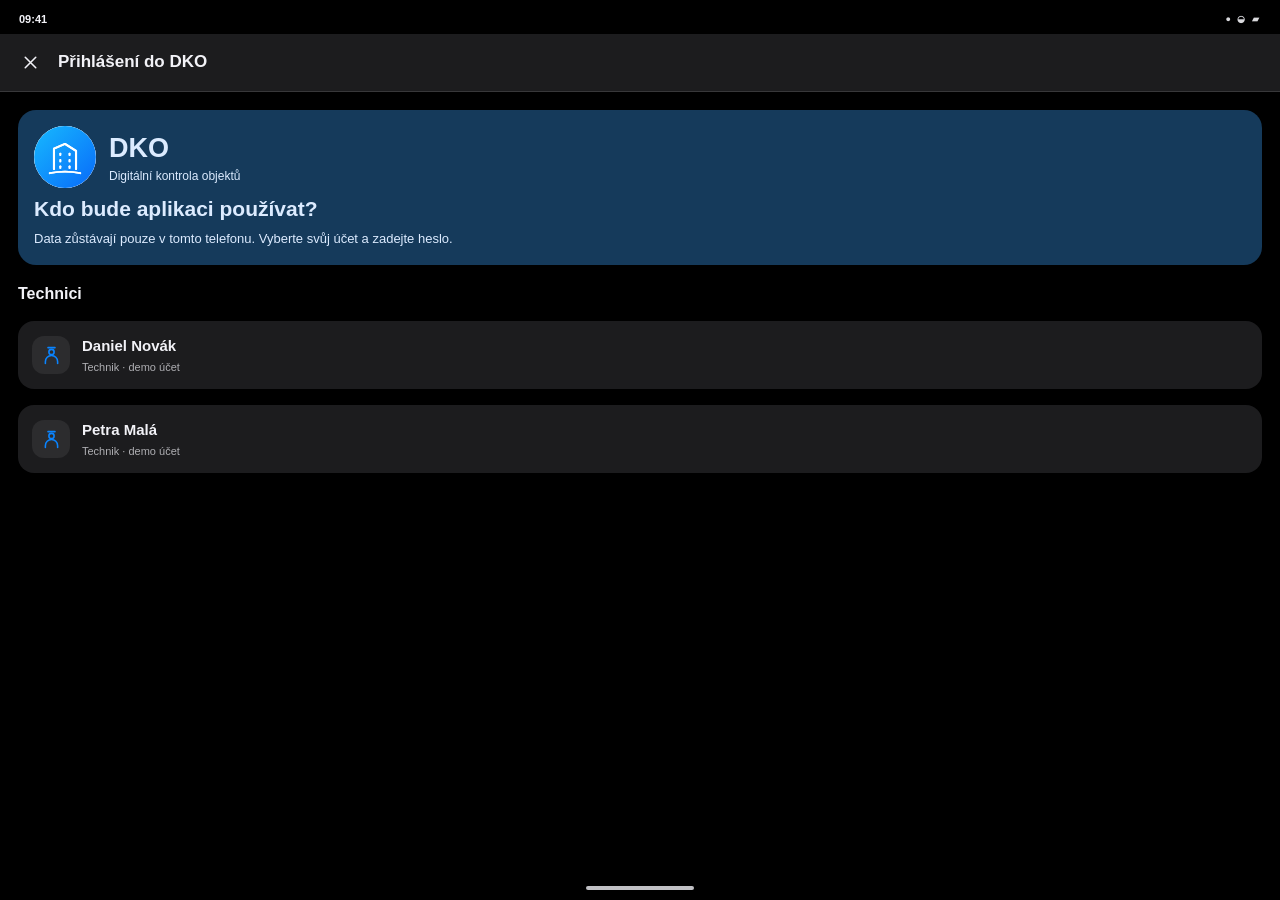
==== commit 812a7d79: "DKO" ====
--- a/index.html
+++ b/index.html
@@ -1,5 +1,5 @@
 <!doctype html>
-<html lang="cs">
+<html lang="cs" class="mobile-mode">
   <head>
     <meta charset="utf-8">
     <meta name="viewport" content="width=device-width, initial-scale=1, viewport-fit=cover">
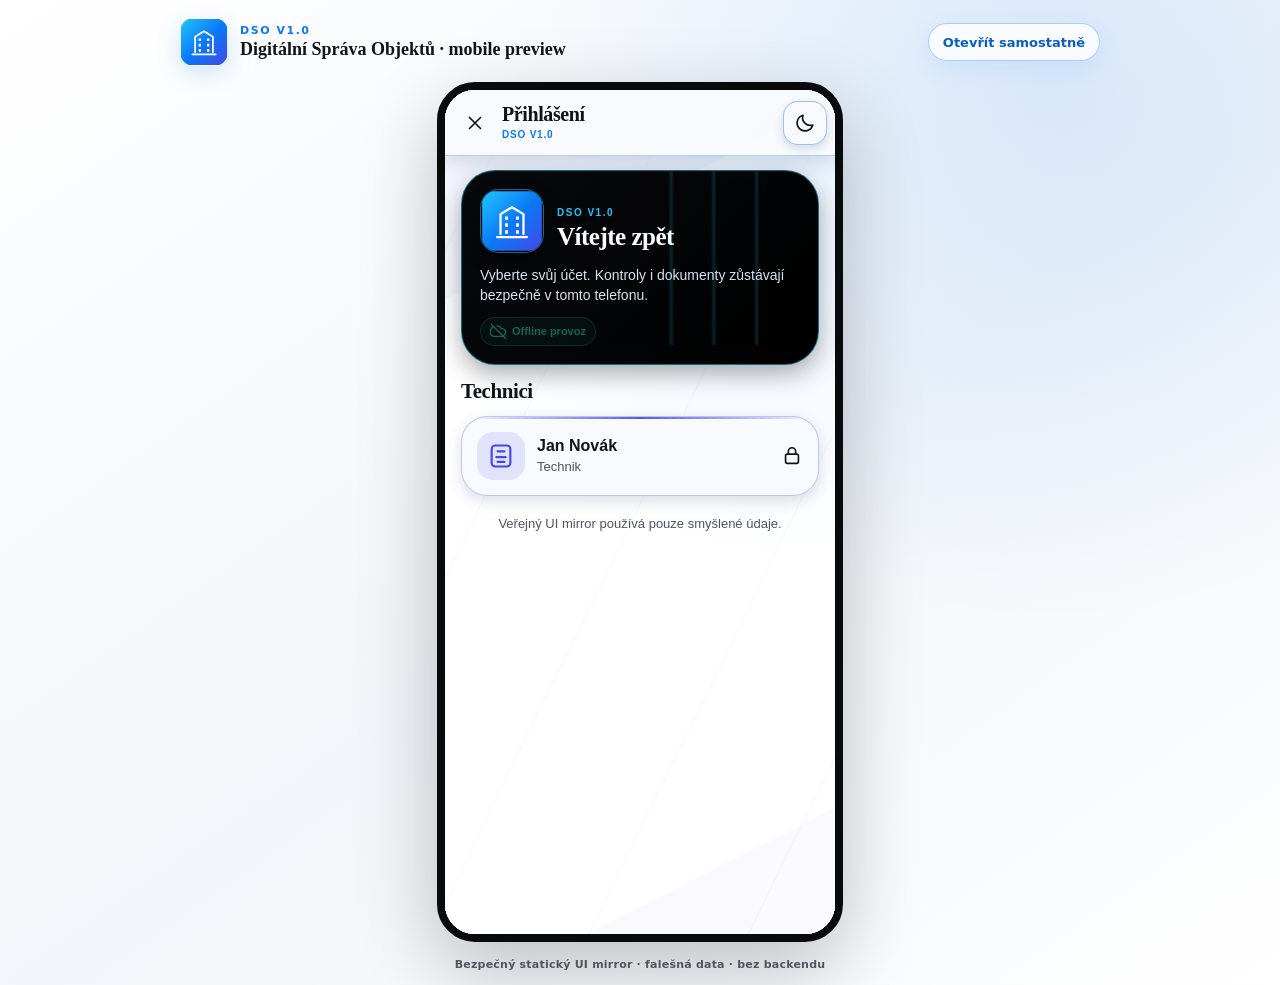
==== commit 4ec7f1d0: "DSO" ====
--- a/index.html
+++ b/index.html
@@ -1,81 +1,37 @@
 <!doctype html>
-<html lang="cs" class="mobile-mode">
+<html lang="cs">
   <head>
-    <meta charset="utf-8">
-    <meta name="viewport" content="width=device-width, initial-scale=1, viewport-fit=cover">
-    <meta name="description" content="Interaktivní ukázka DKO — offline Android aplikace pro digitální kontroly objektů.">
-    <meta name="theme-color" content="#000000">
-    <meta name="mobile-web-app-capable" content="yes">
-    <meta name="apple-mobile-web-app-capable" content="yes">
-    <meta name="apple-mobile-web-app-status-bar-style" content="black">
-    <meta name="apple-mobile-web-app-title" content="DKO Demo">
-    <title>DKO — interaktivní demo</title>
-    <link rel="icon" href="assets/app-icon.svg" type="image/svg+xml">
-    <link rel="manifest" href="manifest.webmanifest">
-    <link rel="stylesheet" href="styles.css">
+    <meta charset="utf-8" />
+    <meta name="viewport" content="width=device-width, initial-scale=1.0" />
+    <meta name="theme-color" content="#000000" />
+    <meta name="description" content="Interaktivní mobilní náhled DSO — Digitální Správa Objektů." />
+    <title>DSO · mobile UI preview</title>
+    <link rel="icon" href="./assets/app-icon.svg" type="image/svg+xml" />
+    <link rel="manifest" href="./manifest.webmanifest" />
+    <script>
+      if (window.matchMedia('(max-width: 520px)').matches) {
+        window.location.replace('./app/?v=100');
+      }
+    </script>
+    <link rel="stylesheet" href="./styles.css" />
   </head>
   <body>
-    <div class="demo-shell">
-      <aside class="demo-sidebar">
-        <a class="demo-brand" href="#" data-demo-action="reset">
-          <img src="assets/app-icon.svg" alt="" class="demo-logo">
-          <span><strong>DKO</strong><small>Digitální kontrola objektů</small></span>
-        </a>
-
-        <section class="demo-panel">
-          <p class="demo-kicker">INTERAKTIVNÍ UKÁZKA</p>
-          <h1>Vyzkoušejte skutečný pracovní tok</h1>
-          <p>Adresy, osoby a protokoly jsou smyšlené. Fotografie jsou veřejně licencované ilustrační snímky, nikoli zákaznická data.</p>
-        </section>
-
-        <nav class="demo-journey" aria-label="Rychlý průchod">
-          <button data-jump="login"><span>01</span>Přihlášení</button>
-          <button data-jump="work"><span>02</span>Objekty a práce</button>
-          <button data-jump="inspection"><span>03</span>Kontrola</button>
-          <button data-jump="photo"><span>04</span>Foto a označení</button>
-          <button data-jump="history"><span>05</span>PDF a historie</button>
-          <button data-jump="video"><span>06</span>Video</button>
-          <button data-jump="settings"><span>07</span>Nastavení</button>
-        </nav>
-
-        <div class="demo-controls">
-          <button class="demo-control" data-demo-action="theme" aria-label="Přepnout světlý a tmavý vzhled">
-            <span data-theme-label>Tmavý vzhled</span>
-          </button>
-          <button class="demo-control" data-demo-action="reset">Obnovit demo</button>
+    <main class="preview-shell">
+      <header class="preview-header">
+        <div class="preview-brand">
+          <img src="./assets/app-icon.svg" alt="" />
+          <div>
+            <span>DSO V1.0</span>
+            <strong>Digitální Správa Objektů · mobile preview</strong>
+          </div>
         </div>
-      </aside>
-
-      <main class="demo-stage">
-        <header class="stage-header">
-          <div>
-            <p class="demo-kicker">MOBILNÍ APLIKACE · ANDROID</p>
-            <h2 data-stage-title>Přihlášení do DKO</h2>
-          </div>
-          <div class="stage-actions">
-            <a class="mobile-preview-link" href="?mobile=1">Otevřít 1:1 mobilní demo</a>
-            <div class="demo-badge"><span></span> FAKE DATA</div>
-          </div>
-        </header>
-
-        <section class="device-area">
-          <div class="phone" aria-label="Interaktivní obrazovka DKO">
-            <div class="phone-speaker"></div>
-            <div class="android-status">
-              <span data-clock>09:41</span>
-              <span class="android-status-icons">● ◒ ▰</span>
-            </div>
-            <div id="app" class="app" aria-live="polite"></div>
-            <div class="android-nav"><span></span></div>
-          </div>
-        </section>
-
-        <footer class="stage-note">
-          <strong>Bezpečná veřejná ukázka.</strong>
-          <span>Neobsahuje produkční APK, databázi, zákaznické dokumenty ani skutečné osobní údaje.</span>
-        </footer>
-      </main>
-    </div>
-    <script src="app.js"></script>
+        <a href="./app/?v=100" target="_blank" rel="noreferrer">Otevřít samostatně</a>
+      </header>
+      <div class="phone" aria-label="Interaktivní mobilní náhled DSO">
+        <iframe src="./app/?v=100" title="DSO — Digitální Správa Objektů"></iframe>
+      </div>
+      <p class="preview-note">Bezpečný statický UI mirror · falešná data · bez backendu</p>
+    </main>
+    <script src="./app.js"></script>
   </body>
 </html>
--- a/styles.css
+++ b/styles.css
@@ -1,419 +1,90 @@
 :root {
-  color-scheme: dark;
-  --page-bg: #0b0d12;
-  --page-surface: #12151c;
-  --page-surface-2: #191d26;
-  --page-line: #292e39;
-  --page-text: #f2f2f7;
-  --page-muted: #9298a7;
-  --phone-bg: #000000;
-  --surface: #1c1c1e;
-  --surface-low: #121214;
-  --surface-high: #2c2c2e;
-  --surface-highest: #3a3a3c;
-  --text: #f2f2f7;
-  --muted: #aeaeb2;
-  --outline: #636366;
-  --outline-soft: #38383a;
-  --primary: #0a84ff;
-  --primary-container: #153a5b;
-  --primary-container-text: #dcebff;
-  --error: #ff453a;
-  --error-container: #5c1d1a;
-  --warning: #ff9f0a;
-  --good: #30d158;
-  --shadow: 0 22px 80px rgba(0, 0, 0, .44);
-  font-family: Inter, ui-sans-serif, -apple-system, BlinkMacSystemFont, "Segoe UI", sans-serif;
-}
-
-:root[data-theme="light"] {
-  color-scheme: light;
-  --page-bg: #edf0f5;
-  --page-surface: #ffffff;
-  --page-surface-2: #f6f7fa;
-  --page-line: #d9dee8;
-  --page-text: #1c1c1e;
-  --page-muted: #636a78;
-  --phone-bg: #f2f2f7;
-  --surface: #ffffff;
-  --surface-low: #f7f7fa;
-  --surface-high: #ededf2;
-  --surface-highest: #e5e5ea;
-  --text: #1c1c1e;
-  --muted: #636366;
-  --outline: #c7c7cc;
-  --outline-soft: #e5e5ea;
-  --primary: #007aff;
-  --primary-container: #dcebff;
-  --primary-container-text: #00366d;
-  --error: #ff3b30;
-  --error-container: #ffe5e2;
-  --warning: #ff9500;
-  --good: #248a3d;
-  --shadow: 0 22px 70px rgba(30, 43, 66, .2);
+  color: #111318;
+  background: #ffffff;
+  font-family: "Segoe UI", system-ui, -apple-system, BlinkMacSystemFont, sans-serif;
 }
 
 * { box-sizing: border-box; }
-html, body { min-height: 100%; }
+html, body { margin: 0; min-height: 100%; }
 body {
-  margin: 0;
-  background: var(--page-bg);
-  color: var(--page-text);
-  font-size: 15px;
-  line-height: 1.45;
-}
-button, input, textarea { font: inherit; }
-button { color: inherit; cursor: pointer; }
-
-.demo-shell {
-  display: grid;
-  grid-template-columns: 315px minmax(0, 1fr);
   min-height: 100vh;
+  background:
+    radial-gradient(circle at 82% 8%, rgba(11, 120, 246, .12), transparent 34rem),
+    linear-gradient(145deg, #ffffff, #f2f5f9 54%, #ffffff);
 }
 
-.demo-sidebar {
-  position: sticky;
-  top: 0;
-  display: flex;
-  flex-direction: column;
-  height: 100vh;
-  border-right: 1px solid var(--page-line);
-  background: var(--page-surface);
+.preview-shell {
+  min-height: 100vh;
+  display: grid;
+  grid-template-rows: auto 1fr auto;
+  justify-items: center;
+  gap: 16px;
+  padding: 18px 22px 14px;
 }
 
-.demo-brand {
-  display: flex;
-  align-items: center;
-  gap: 13px;
-  min-height: 82px;
-  padding: 16px 22px;
-  border-bottom: 1px solid var(--page-line);
-  color: inherit;
-  text-decoration: none;
-}
-.demo-logo { width: 48px; height: 48px; border-radius: 50%; object-fit: cover; background: #fff; }
-.demo-brand strong, .demo-brand small { display: block; }
-.demo-brand strong { font-size: 20px; letter-spacing: .01em; }
-.demo-brand small { margin-top: 2px; color: var(--page-muted); font-size: 12px; }
-
-.demo-panel { padding: 26px 22px 18px; }
-.demo-panel h1 { margin: 6px 0 12px; font-size: 23px; line-height: 1.15; }
-.demo-panel p:last-child { margin: 0; color: var(--page-muted); font-size: 13px; }
-.demo-kicker { margin: 0; color: var(--primary); font-size: 10px; font-weight: 800; letter-spacing: .12em; }
-
-.demo-journey { display: grid; gap: 4px; padding: 8px 14px; }
-.demo-journey button, .demo-control {
-  border: 1px solid transparent;
-  border-radius: 12px;
-  background: transparent;
-  text-align: left;
-}
-.demo-journey button {
-  display: flex;
-  align-items: center;
-  gap: 12px;
-  min-height: 48px;
-  padding: 7px 10px;
-  color: var(--page-muted);
-  font-weight: 650;
-}
-.demo-journey button:hover, .demo-journey button.is-active {
-  border-color: var(--page-line);
-  background: var(--page-surface-2);
-  color: var(--page-text);
-}
-.demo-journey button span {
-  display: grid;
-  place-items: center;
-  width: 28px;
-  height: 28px;
-  border-radius: 9px;
-  background: var(--page-line);
-  color: var(--page-muted);
-  font-size: 10px;
-}
-.demo-journey button.is-active span { background: var(--primary); color: #fff; }
-.demo-controls { display: grid; gap: 8px; margin-top: auto; padding: 16px 20px 22px; border-top: 1px solid var(--page-line); }
-.demo-control { min-height: 42px; padding: 0 13px; border-color: var(--page-line); background: var(--page-surface-2); color: var(--page-muted); text-align: center; }
-.demo-control:hover { color: var(--page-text); border-color: var(--primary); }
-
-.demo-stage { min-width: 0; min-height: 100vh; }
-.stage-header {
+.preview-header {
+  width: min(100%, 920px);
   display: flex;
   align-items: center;
   justify-content: space-between;
   gap: 18px;
-  min-height: 82px;
-  padding: 16px 28px;
-  border-bottom: 1px solid var(--page-line);
-  background: color-mix(in srgb, var(--page-bg) 92%, transparent);
-  backdrop-filter: blur(18px);
 }
-.stage-header h2 { margin: 4px 0 0; font-size: 20px; }
-.stage-actions { display: flex; align-items: center; justify-content: flex-end; gap: 10px; }
-.mobile-preview-link { display: inline-flex; align-items: center; min-height: 36px; padding: 0 13px; border: 1px solid var(--page-line); border-radius: 999px; background: var(--page-surface); color: var(--page-text); font-size: 11px; font-weight: 750; text-decoration: none; }
-.mobile-preview-link:hover { border-color: var(--primary); color: var(--primary); }
-.demo-badge { display: inline-flex; align-items: center; gap: 8px; min-height: 34px; padding: 0 12px; border: 1px solid var(--page-line); border-radius: 999px; color: var(--page-muted); font-size: 10px; font-weight: 800; letter-spacing: .08em; }
-.demo-badge span { width: 8px; height: 8px; border-radius: 50%; background: var(--good); box-shadow: 0 0 0 4px color-mix(in srgb, var(--good) 16%, transparent); }
-.device-area { display: grid; place-items: center; min-height: calc(100vh - 148px); padding: 30px; }
+
+.preview-brand { display: flex; align-items: center; gap: 12px; }
+.preview-brand img {
+  width: 48px;
+  height: 48px;
+  border-radius: 14px;
+  box-shadow: 0 8px 25px rgba(11, 120, 246, .18);
+}
+.preview-brand div { display: grid; gap: 2px; }
+.preview-brand span {
+  color: #0b78f6;
+  font-size: 11px;
+  font-weight: 800;
+  letter-spacing: .14em;
+  text-transform: uppercase;
+}
+.preview-brand strong { font-family: Georgia, "Times New Roman", serif; font-size: 18px; }
+.preview-header a {
+  display: inline-flex;
+  align-items: center;
+  min-height: 38px;
+  padding: 0 14px;
+  border: 1px solid rgba(11, 120, 246, .34);
+  border-radius: 999px;
+  background: rgba(255, 255, 255, .82);
+  color: #0b5fc2;
+  font-size: 13px;
+  font-weight: 750;
+  text-decoration: none;
+  box-shadow: 0 8px 24px rgba(11, 120, 246, .08);
+}
+.preview-header a:hover { border-color: #0b78f6; color: #0b78f6; }
 
 .phone {
-  position: relative;
-  --status-height: 34px;
-  --nav-height: 25px;
-  width: min(390px, 100%);
-  height: min(844px, calc(100vh - 196px));
-  min-height: 620px;
+  box-sizing: content-box;
+  align-self: center;
+  width: 390px;
+  height: 844px;
   overflow: hidden;
-  border: 8px solid #25272d;
-  border-radius: 42px;
-  background: var(--phone-bg);
-  box-shadow: var(--shadow), 0 0 0 1px rgba(255,255,255,.11) inset;
+  border: 8px solid #080a0d;
+  border-radius: 38px;
+  background: #ffffff;
+  box-shadow: 0 28px 80px rgba(8, 10, 13, .24), 0 0 0 1px rgba(255,255,255,.22) inset;
 }
-.phone-speaker { position: absolute; top: 9px; left: 50%; z-index: 20; width: 74px; height: 5px; transform: translateX(-50%); border-radius: 999px; background: #3c3e45; }
-.android-status { position: relative; z-index: 12; display: flex; align-items: center; justify-content: space-between; height: var(--status-height); padding: 5px 19px 0; background: var(--phone-bg); color: var(--text); font-size: 11px; font-weight: 700; }
-.android-status-icons { font-size: 9px; letter-spacing: 2px; opacity: .9; }
-.android-nav { position: absolute; right: 0; bottom: 0; left: 0; z-index: 20; display: grid; place-items: center; height: var(--nav-height); background: var(--phone-bg); }
-.android-nav span { width: 108px; height: 4px; border-radius: 99px; background: var(--text); opacity: .8; }
-
-.app { position: absolute; inset: var(--status-height) 0 var(--nav-height); overflow: hidden; background: var(--phone-bg); color: var(--text); }
-.screen { display: flex; flex-direction: column; height: 100%; background: var(--phone-bg); animation: screen-in 160ms ease; }
-@keyframes screen-in { from { opacity: .55; transform: translateY(3px); } to { opacity: 1; transform: none; } }
-.app-topbar { display: flex; align-items: center; gap: 8px; min-height: 58px; padding: 8px 10px; background: var(--surface); border-bottom: 1px solid var(--outline-soft); }
-.app-topbar-title { min-width: 0; flex: 1; }
-.app-topbar-title strong, .app-topbar-title small { display: block; overflow: hidden; text-overflow: ellipsis; white-space: nowrap; }
-.app-topbar-title strong { font-size: 17px; font-weight: 650; }
-.app-topbar-title small { margin-top: 1px; color: var(--muted); font-size: 11px; }
-.icon-button { display: grid; place-items: center; width: 40px; height: 40px; flex: 0 0 40px; padding: 0; border: 0; border-radius: 50%; background: transparent; color: var(--text); }
-.icon-button:hover { background: var(--surface-high); }
-.icon-button svg, .tile-icon svg, .list-icon svg, .button svg { width: 21px; height: 21px; fill: none; stroke: currentColor; stroke-width: 1.8; stroke-linecap: round; stroke-linejoin: round; }
-.app-scroll { flex: 1; overflow-y: auto; overscroll-behavior: contain; scrollbar-width: thin; scrollbar-color: var(--outline) transparent; }
-.content { display: grid; gap: 12px; padding: 14px; }
-.content--roomy { gap: 16px; padding: 18px; }
-.bottom-action { padding: 10px 14px 12px; border-top: 1px solid var(--outline-soft); background: var(--surface-low); box-shadow: 0 -5px 22px rgba(0,0,0,.18); }
-
-.hero-card, .card, .outlined-card { border-radius: 18px; }
-.hero-card { padding: 16px; background: var(--primary-container); color: var(--primary-container-text); }
-.card { background: var(--surface); }
-.outlined-card { border: 1px solid var(--outline); background: var(--surface-low); }
-.card-pad { padding: 15px; }
-.stack { display: grid; gap: 9px; }
-.row { display: flex; align-items: center; gap: 10px; }
-.row-between { display: flex; align-items: center; justify-content: space-between; gap: 10px; }
-.muted { color: var(--muted); }
-.primary-text { color: var(--primary); }
-.error-text { color: var(--error); }
-.small { font-size: 12px; }
-.tiny { font-size: 10px; }
-.title { margin: 0; font-size: 21px; font-weight: 750; line-height: 1.16; }
-.section-title { margin: 1px 0 0; font-size: 16px; font-weight: 700; }
-.eyebrow { margin: 0; color: var(--primary); font-size: 10px; font-weight: 800; letter-spacing: .06em; text-transform: uppercase; }
-.body-copy { margin: 0; color: var(--muted); font-size: 13px; }
-.divider { height: 1px; background: var(--outline-soft); }
-
-.brand-row { display: flex; align-items: center; gap: 13px; }
-.brand-row img { width: 62px; height: 62px; border-radius: 50%; object-fit: cover; background: #fff; }
-.brand-row strong { display: block; font-size: 27px; }
-.brand-row span { display: block; font-size: 12px; }
-.account-card, .list-button { width: 100%; border: 0; text-align: left; color: inherit; }
-.account-card { display: flex; align-items: center; gap: 12px; min-height: 68px; padding: 12px 14px; background: var(--surface); border-radius: 16px; }
-.account-card:hover, .list-button:hover { background: var(--surface-high); }
-.list-icon { display: grid; place-items: center; width: 38px; height: 38px; flex: 0 0 38px; border-radius: 12px; background: var(--surface-high); color: var(--primary); }
-.account-card strong, .account-card small { display: block; }
-.account-card small { margin-top: 3px; color: var(--muted); font-size: 11px; }
-
-.button { display: inline-flex; align-items: center; justify-content: center; gap: 8px; min-height: 48px; padding: 0 16px; border: 0; border-radius: 16px; background: var(--primary); color: #fff; font-weight: 700; }
-.button:hover { filter: brightness(1.08); }
-.button:disabled { opacity: .4; cursor: default; }
-.button--wide { width: 100%; }
-.button--outline { border: 1px solid var(--outline); background: transparent; color: var(--text); }
-.button--text { min-height: 38px; padding: 0 10px; background: transparent; color: var(--primary); }
-.button--danger { background: var(--error); }
-.button--good { background: var(--good); color: #06180a; }
-.button--compact { min-height: 40px; padding: 0 12px; border-radius: 13px; font-size: 12px; }
-.button--danger { background: var(--error); color: #fff; }
-.button-row { display: grid; grid-template-columns: 1fr 1fr; gap: 8px; }
-
-.field { display: grid; gap: 5px; }
-.field label { color: var(--muted); font-size: 11px; font-weight: 650; }
-.input, .textarea { width: 100%; border: 1px solid var(--outline); border-radius: 13px; background: transparent; color: var(--text); outline: none; }
-.input { min-height: 46px; padding: 0 12px; }
-.textarea { min-height: 78px; padding: 11px 12px; resize: vertical; }
-.input:focus, .textarea:focus { border-color: var(--primary); box-shadow: 0 0 0 3px color-mix(in srgb, var(--primary) 18%, transparent); }
-.choice-row { display: flex; flex-wrap: wrap; gap: 8px; }
-.choice { min-height: 42px; padding: 0 14px; border: 1px solid var(--outline); border-radius: 13px; background: transparent; color: var(--text); font-weight: 650; }
-.choice.is-selected { border-color: var(--primary); background: var(--primary-container); color: var(--primary-container-text); }
-.choice.is-good.is-selected { border-color: var(--good); background: color-mix(in srgb, var(--good) 22%, var(--surface)); color: var(--text); }
-.choice.is-defect.is-selected { border-color: var(--error); background: color-mix(in srgb, var(--error) 20%, var(--surface)); color: var(--text); }
-
-.menu-grid { display: grid; grid-template-columns: repeat(3, minmax(0, 1fr)); gap: 7px; }
-.menu-tile { display: grid; align-content: center; justify-items: center; gap: 8px; min-height: 94px; padding: 9px 5px; border: 1px solid transparent; border-radius: 15px; background: var(--surface); color: var(--text); text-align: center; }
-.menu-tile:hover { border-color: var(--outline); background: var(--surface-high); }
-.tile-icon { display: grid; place-items: center; width: 36px; height: 36px; color: var(--primary); }
-.menu-tile strong { font-size: 11px; line-height: 1.15; }
-.menu-tile small { color: var(--muted); font-size: 9px; }
-.progress { height: 5px; overflow: hidden; border-radius: 99px; background: var(--surface-highest); }
-.progress span { display: block; height: 100%; border-radius: inherit; background: var(--primary); }
-
-.drawer { position: absolute; inset: 0; z-index: 40; display: flex; }
-.drawer-backdrop { position: absolute; inset: 0; border: 0; background: rgba(0,0,0,.56); }
-.drawer-panel { position: relative; z-index: 1; display: flex; flex-direction: column; width: 86%; height: 100%; padding: 12px; background: var(--surface); box-shadow: 16px 0 45px rgba(0,0,0,.35); animation: drawer-in 180ms ease; }
-@keyframes drawer-in { from { transform: translateX(-35px); opacity: .7; } to { transform: none; opacity: 1; } }
-.drawer-head { display: flex; align-items: center; gap: 12px; padding: 10px 6px 16px; }
-.drawer-head img { width: 52px; height: 52px; border-radius: 50%; background: #fff; }
-.drawer-head strong, .drawer-head span, .drawer-head small { display: block; }
-.drawer-head span { color: var(--primary); font-size: 11px; }
-.drawer-head small { color: var(--muted); font-size: 10px; }
-
-.building-card { display: grid; gap: 10px; padding: 15px; }
-.building-card strong { font-size: 16px; }
-.chip { display: inline-flex; align-items: center; min-height: 28px; width: max-content; padding: 0 10px; border: 1px solid var(--outline); border-radius: 999px; color: var(--muted); font-size: 11px; }
-.chip--good { border-color: color-mix(in srgb, var(--good) 55%, var(--outline)); color: var(--good); }
-.chip--warn { border-color: color-mix(in srgb, var(--warning) 55%, var(--outline)); color: var(--warning); }
-
-.inspection-meta { padding: 12px 14px; background: var(--surface-low); border-bottom: 1px solid var(--outline-soft); }
-.inspection-meta strong, .inspection-meta small { display: block; }
-.inspection-meta strong { font-size: 14px; }
-.inspection-meta small { margin-top: 3px; color: var(--muted); font-size: 10px; }
-.item-card { display: grid; gap: 12px; padding: 15px; border: 1px solid var(--outline); border-radius: 18px; background: var(--surface-low); }
-.item-card h3 { margin: 0; font-size: 16px; }
-.photo-row { display: flex; gap: 8px; overflow-x: auto; padding-bottom: 2px; }
-.photo-thumb { position: relative; width: 86px; height: 86px; flex: 0 0 86px; overflow: hidden; border: 1px solid var(--outline); border-radius: 13px; background: var(--surface-high); }
-.photo-thumb img { width: 100%; height: 100%; object-fit: cover; }
-.photo-thumb span { position: absolute; right: 4px; bottom: 4px; padding: 2px 5px; border-radius: 6px; background: rgba(0,0,0,.72); color: #fff; font-size: 9px; font-weight: 800; }
-
-.photo-stage { position: relative; min-height: 330px; flex: 1; overflow: hidden; background: #000; touch-action: none; }
-.photo-stage img { width: 100%; height: 100%; object-fit: contain; }
-.photo-stage canvas { position: absolute; inset: 0; width: 100%; height: 100%; touch-action: none; }
-.photo-toolbar { display: flex; align-items: center; justify-content: space-between; gap: 8px; padding: 9px 12px; border-top: 1px solid var(--outline-soft); border-bottom: 1px solid var(--outline-soft); background: var(--surface); }
-.photo-toolbar strong { font-size: 12px; }
-.photo-fields { display: grid; gap: 9px; padding: 12px; max-height: 215px; overflow-y: auto; }
-.capture-hint { position: absolute; right: 13px; bottom: 13px; left: 13px; padding: 10px 12px; border-radius: 13px; background: rgba(0,0,0,.72); color: #fff; font-size: 11px; backdrop-filter: blur(8px); }
-
-.signature-pad { position: relative; height: 265px; overflow: hidden; border: 1px solid #d1d1d6; border-radius: 17px; background: #fff; }
-.signature-pad canvas { width: 100%; height: 100%; touch-action: none; }
-.signature-pad span { position: absolute; right: 14px; bottom: 10px; color: #8e8e93; font-size: 10px; pointer-events: none; }
-
-.history-card { display: grid; gap: 8px; padding: 15px; }
-.video-card { display: grid; gap: 7px; padding: 15px; }
-.video-card .icon-button { color: var(--primary); }
-.document-row { display: flex; align-items: center; gap: 5px; min-height: 42px; border-top: 1px solid var(--outline-soft); }
-.document-row button:first-child { flex: 1; justify-content: flex-start; }
-.document-row .icon-button { width: 34px; height: 34px; flex-basis: 34px; color: var(--primary); }
-
-.pdf-viewer { flex: 1; display: grid; place-items: center; overflow: auto; padding: 12px; background: #303030; }
-.pdf-page { display: flex; flex-direction: column; width: 100%; max-width: 760px; aspect-ratio: 842 / 595; flex: 0 0 auto; padding: 7px; background: #fff; color: #111; box-shadow: 0 4px 18px rgba(0,0,0,.35); font-family: Arial, sans-serif; }
-.pdf-header { display: grid; grid-template-columns: 1.15fr 1.6fr 1.25fr; align-items: center; gap: 5px; min-height: 31px; padding-bottom: 4px; border-bottom: 1px solid #111; font-size: 4.3px; line-height: 1.25; }
-.pdf-logo { display: flex; align-items: center; gap: 4px; min-width: 0; font-weight: 800; }
-.pdf-logo > strong { font-size: 5px; line-height: 1.05; }
-.pdf-logo-mark { position: relative; display: block; width: 19px; height: 18px; flex: 0 0 19px; }
-.pdf-logo-mark i, .pdf-logo-mark b { position: absolute; display: block; }
-.pdf-logo-mark i { bottom: 0; left: 0; width: 12px; height: 10px; background: #e13d37; }
-.pdf-logo-mark b { top: 1px; right: 0; width: 10px; height: 12px; background: #f8bc2a; }
-.pdf-logo-mark b::before { position: absolute; right: 0; bottom: 100%; border-right: 5px solid transparent; border-bottom: 4px solid #f8bc2a; border-left: 5px solid transparent; content: ''; }
-.pdf-heading, .pdf-document-meta { display: grid; gap: 2px; }
-.pdf-heading > strong { font-size: 5.8px; }
-.pdf-document-meta { justify-items: end; text-align: right; }
-.pdf-table { width: 100%; height: 100%; margin-top: 4px; border-collapse: collapse; table-layout: fixed; font-size: 3.9px; line-height: 1.05; }
-.pdf-table th, .pdf-table td { overflow: hidden; padding: 1px 2px; border: .6px solid #444; text-align: left; vertical-align: middle; }
-.pdf-table td { max-height: 8px; }
-.pdf-table th { background: #e1e4e2; font-size: 4px; letter-spacing: .03em; }
-.pdf-table .pdf-section-row { height: 7px; }
-.pdf-table .pdf-section-row th { padding: 1px 3px; }
-.pdf-footer { display: grid; grid-template-columns: 1fr 1.25fr 1fr; align-items: end; gap: 5px; min-height: 17px; padding-top: 4px; border-top: .7px solid #111; font-size: 4px; }
-.pdf-footer > :last-child { text-align: right; }
-.pdf-signature { text-align: center; }
-.pdf-signature i { display: inline-block; min-width: 55px; margin-left: 3px; border-bottom: .7px solid #111; font-family: cursive; font-size: 6px; }
-.photo-sheet { position: relative; display: grid; grid-template-columns: 1fr 1fr; grid-template-rows: 1fr 1fr; gap: 0; width: 71%; max-width: 520px; aspect-ratio: 595 / 842; flex: 0 0 auto; padding: 0; background: #fff; color: #111; box-shadow: 0 4px 18px rgba(0,0,0,.35); font-family: Arial, sans-serif; }
-.photo-sheet::before, .photo-sheet::after { position: absolute; z-index: 2; pointer-events: none; content: ''; }
-.photo-sheet::before { top: 0; bottom: 0; left: 50%; border-left: 1px dashed #888; }
-.photo-sheet::after { top: 50%; right: 0; left: 0; border-top: 1px dashed #888; }
-.photo-sheet figure { min-width: 0; min-height: 0; margin: 0; padding: 6px; }
-.photo-sheet-card { display: flex; height: 100%; min-height: 0; flex-direction: column; padding: 4px; border: 1px solid #777; }
-.photo-sheet img { width: 100%; min-height: 0; flex: 1; object-fit: contain; background: #eee; }
-.photo-sheet figcaption { display: grid; gap: 1px; margin-top: 3px; font-size: 4.3px; line-height: 1.15; }
-.photo-sheet figcaption > span { overflow: hidden; text-overflow: ellipsis; white-space: nowrap; }
-.photo-sheet-title { display: flex; justify-content: space-between; gap: 3px; font-size: 4.8px; }
-.photo-sheet-footer { position: absolute; right: 5px; bottom: 1px; font-size: 3.6px; }
-.pdf-controls { display: flex; align-items: center; justify-content: space-between; gap: 8px; min-height: 58px; padding: 8px 10px; background: var(--surface-low); }
-
-.modal { position: absolute; inset: 0; z-index: 50; display: grid; place-items: center; padding: 18px; background: rgba(0,0,0,.6); }
-.dialog { display: grid; gap: 12px; width: 100%; max-height: 88%; overflow-y: auto; padding: 18px; border-radius: 24px; background: var(--surface-high); box-shadow: 0 18px 45px rgba(0,0,0,.45); }
-.dialog h2 { margin: 0; font-size: 20px; }
-.dialog p { margin: 0; color: var(--muted); font-size: 13px; }
-.gallery { display: grid; grid-template-columns: repeat(3, minmax(0, 1fr)); gap: 7px; }
-.gallery button { position: relative; aspect-ratio: 1.15; overflow: hidden; padding: 0; border: 2px solid transparent; border-radius: 14px; background: var(--surface); }
-.gallery button:hover, .gallery button.is-selected { border-color: var(--primary); }
-.gallery img { width: 100%; height: 100%; object-fit: cover; }
-.gallery span { position: absolute; right: 4px; bottom: 4px; left: 4px; overflow: hidden; padding: 3px 4px; border-radius: 7px; background: rgba(0,0,0,.72); color: #fff; font-size: 8px; line-height: 1.15; text-overflow: ellipsis; white-space: nowrap; }
-.item-evidence { display: grid; grid-template-columns: 112px minmax(0, 1fr); width: 100%; overflow: hidden; padding: 0; border: 1px solid var(--outline); border-radius: 14px; background: var(--surface); color: var(--text); text-align: left; }
-.item-evidence img { width: 112px; height: 84px; object-fit: cover; background: #111; }
-.item-evidence > span { display: flex; flex-direction: column; justify-content: center; gap: 4px; min-width: 0; padding: 10px 12px; }
-.item-evidence strong { color: var(--primary); font-size: 14px; }
-.item-evidence small { color: var(--muted); font-size: 11px; line-height: 1.3; }
-.item-evidence--missing { display: block; padding: 12px; border-color: var(--error); color: var(--error); }
-
-.admin-list { display: grid; gap: 7px; }
-.list-button { display: flex; align-items: center; gap: 11px; min-height: 62px; padding: 10px 12px; border-radius: 15px; background: var(--surface); }
-.list-button strong, .list-button small { display: block; }
-.list-button small { margin-top: 2px; color: var(--muted); font-size: 10px; }
-.managed-form { display: grid; gap: 13px; }
-.managed-form-section { overflow: hidden; border: 1px solid var(--outline); border-radius: 17px; background: var(--surface-low); }
-.managed-form-section > header { display: flex; align-items: center; gap: 10px; padding: 12px; background: var(--surface); }
-.managed-form-section > header strong, .managed-form-section > header small { display: block; }
-.managed-form-section > header small { margin-top: 2px; color: var(--muted); font-size: 10px; }
-.managed-form-items { display: grid; }
-.managed-form-item { display: grid; grid-template-columns: minmax(0, 1fr) auto; gap: 8px; align-items: center; min-height: 74px; padding: 9px 8px 9px 12px; border-top: 1px solid var(--outline); }
-.managed-form-item.is-disabled { background: color-mix(in srgb, var(--surface-high) 65%, transparent); }
-.managed-form-item.is-disabled .managed-form-copy { opacity: .58; }
-.managed-form-copy { min-width: 0; }
-.managed-form-copy strong, .managed-form-copy small { display: block; }
-.managed-form-copy strong { font-size: 12px; line-height: 1.3; }
-.managed-form-copy small { margin-top: 4px; color: var(--muted); font-size: 9px; line-height: 1.25; }
-.managed-form-actions { display: grid; grid-template-columns: repeat(2, 34px); gap: 2px; }
-.managed-form-actions .icon-button { width: 34px; height: 32px; min-height: 32px; flex-basis: 34px; border-radius: 10px; color: var(--primary); font-size: 17px; font-weight: 800; }
-.managed-form-actions .icon-button svg { width: 18px; height: 18px; }
-.managed-form-actions .icon-button--danger { color: var(--error); }
-.managed-form-actions .icon-button--restore { color: var(--good); }
-.managed-form-actions .icon-button:disabled { cursor: default; opacity: .25; }
-.integrity-result { padding: 14px; border-radius: 16px; background: color-mix(in srgb, var(--good) 18%, var(--surface)); border: 1px solid color-mix(in srgb, var(--good) 40%, var(--outline)); }
-
-.stage-note { display: flex; align-items: center; justify-content: center; gap: 8px; min-height: 66px; padding: 12px 24px; border-top: 1px solid var(--page-line); color: var(--page-muted); font-size: 11px; text-align: center; }
-.stage-note strong { color: var(--page-text); }
-
-html.mobile-mode,
-html.mobile-mode body { width: 100%; min-height: 100%; overflow: hidden; background: var(--phone-bg); }
-html.mobile-mode .demo-shell { display: block; min-height: 100dvh; }
-html.mobile-mode .demo-sidebar,
-html.mobile-mode .stage-header,
-html.mobile-mode .stage-note { display: none; }
-html.mobile-mode .demo-stage,
-html.mobile-mode .device-area { width: 100%; min-height: 100dvh; padding: 0; background: var(--phone-bg); }
-html.mobile-mode .phone { width: 100%; max-width: none; height: 100dvh; min-height: 0; border: 0; border-radius: 0; box-shadow: none; }
-html.mobile-mode .phone-speaker { display: none; }
-html.mobile-mode .android-status { padding-top: max(5px, env(safe-area-inset-top)); }
-html.mobile-mode .phone { --status-height: calc(34px + env(safe-area-inset-top)); --nav-height: calc(25px + env(safe-area-inset-bottom)); }
-html.mobile-mode .android-nav { padding-bottom: env(safe-area-inset-bottom); }
-
-@media (max-width: 980px) {
-  .demo-shell { grid-template-columns: 1fr; }
-  .demo-sidebar { position: static; height: auto; }
-  .demo-panel { display: none; }
-  .demo-brand { min-height: 68px; }
-  .demo-journey { display: flex; overflow-x: auto; padding: 9px 12px; border-bottom: 1px solid var(--page-line); }
-  .demo-journey button { min-width: max-content; min-height: 40px; }
-  .demo-controls { display: none; }
-  .stage-header { min-height: 66px; padding: 12px 18px; }
-  .device-area { min-height: auto; padding: 22px 12px; }
-  .phone { height: min(844px, calc(100vh - 160px)); }
-}
+iframe { display: block; width: 100%; height: 100%; border: 0; background: #ffffff; }
+.preview-note { margin: 0; color: #4d5664; font-size: 11px; font-weight: 650; letter-spacing: .02em; }
 
 @media (max-width: 520px) {
-  .demo-sidebar, .stage-header, .stage-note { display: none; }
-  .demo-shell { display: block; min-height: 100dvh; }
-  .demo-stage, .device-area { width: 100%; min-height: 100dvh; padding: 0; background: var(--phone-bg); }
-  .phone { --status-height: calc(34px + env(safe-area-inset-top)); --nav-height: calc(25px + env(safe-area-inset-bottom)); width: 100%; max-width: none; height: 100dvh; min-height: 0; border: 0; border-radius: 0; box-shadow: none; }
-  .phone-speaker { display: none; }
-  .android-status { padding-top: max(5px, env(safe-area-inset-top)); }
-  .android-nav { padding-bottom: env(safe-area-inset-bottom); }
+  .preview-shell { display: block; padding: 0; }
+  .preview-header, .preview-note { display: none; }
+  .phone {
+    box-sizing: border-box;
+    width: 100vw;
+    height: 100dvh;
+    border: 0;
+    border-radius: 0;
+    box-shadow: none;
+  }
 }
